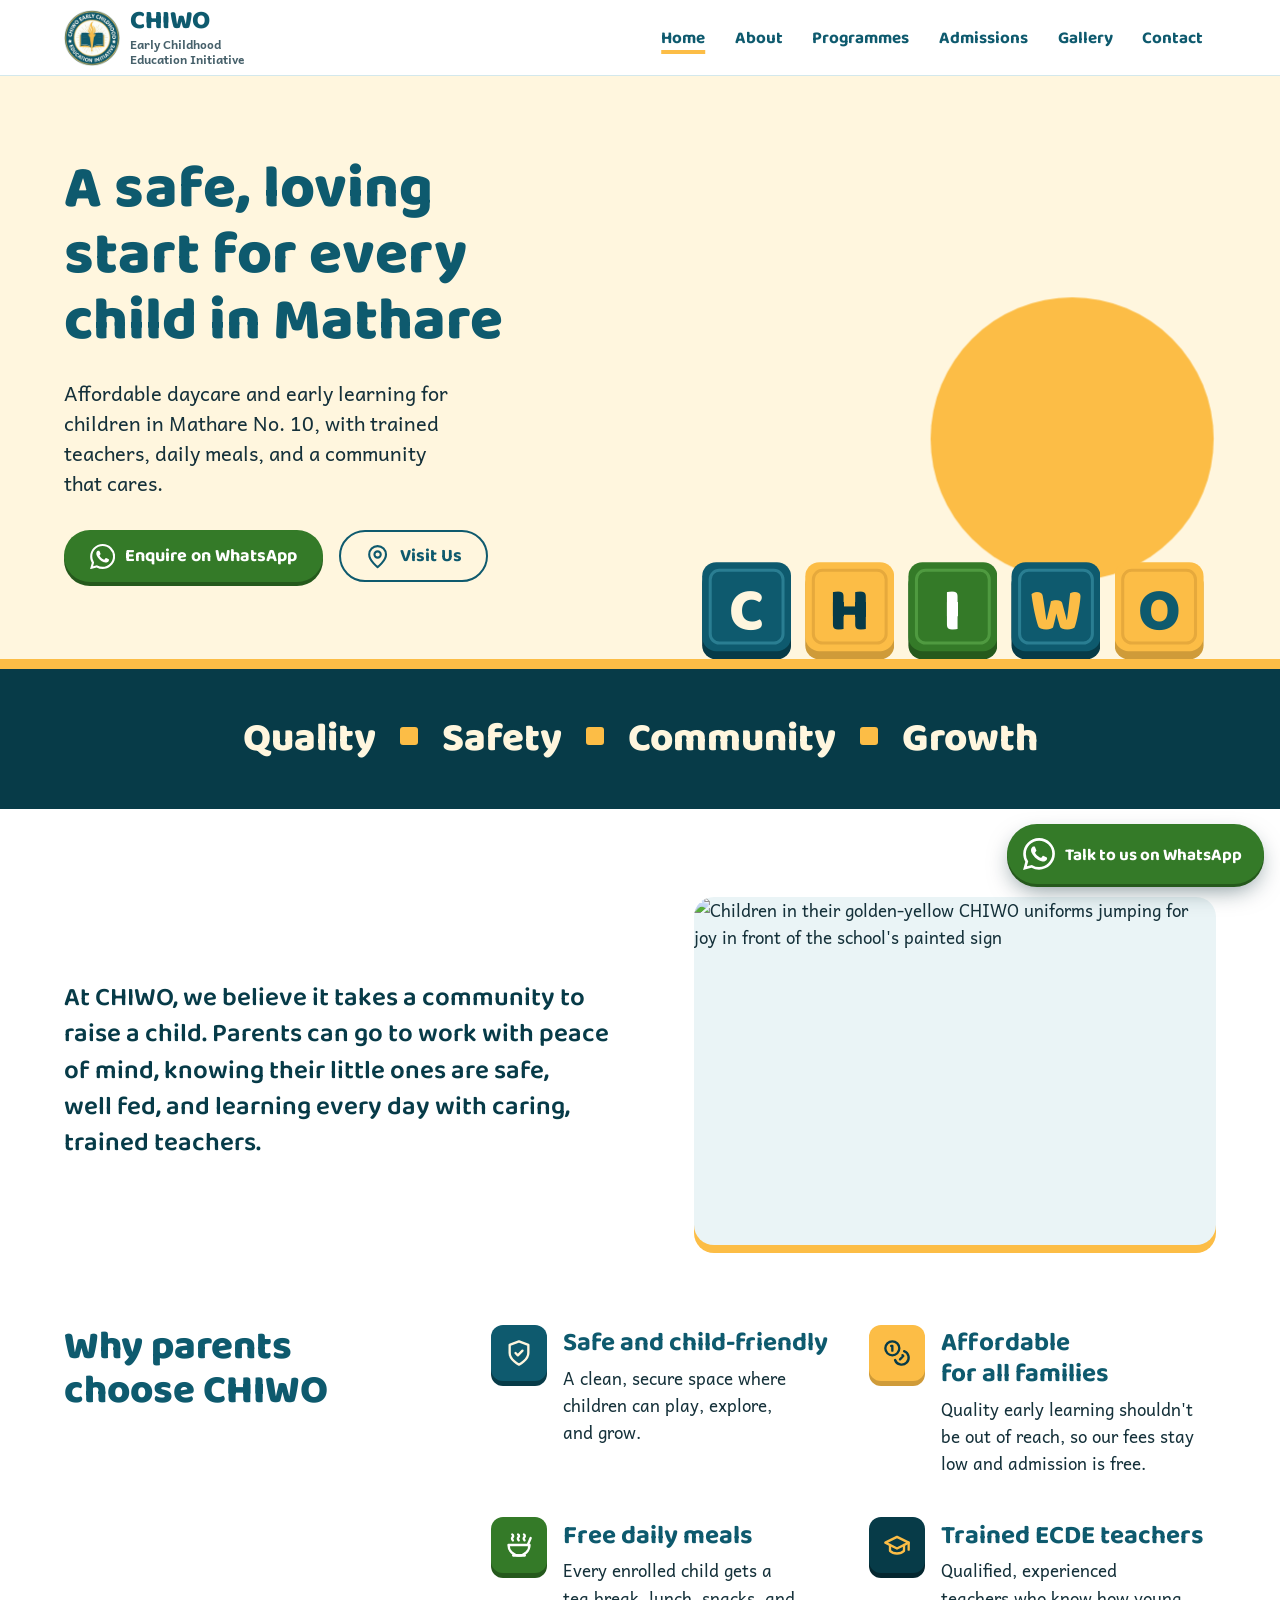
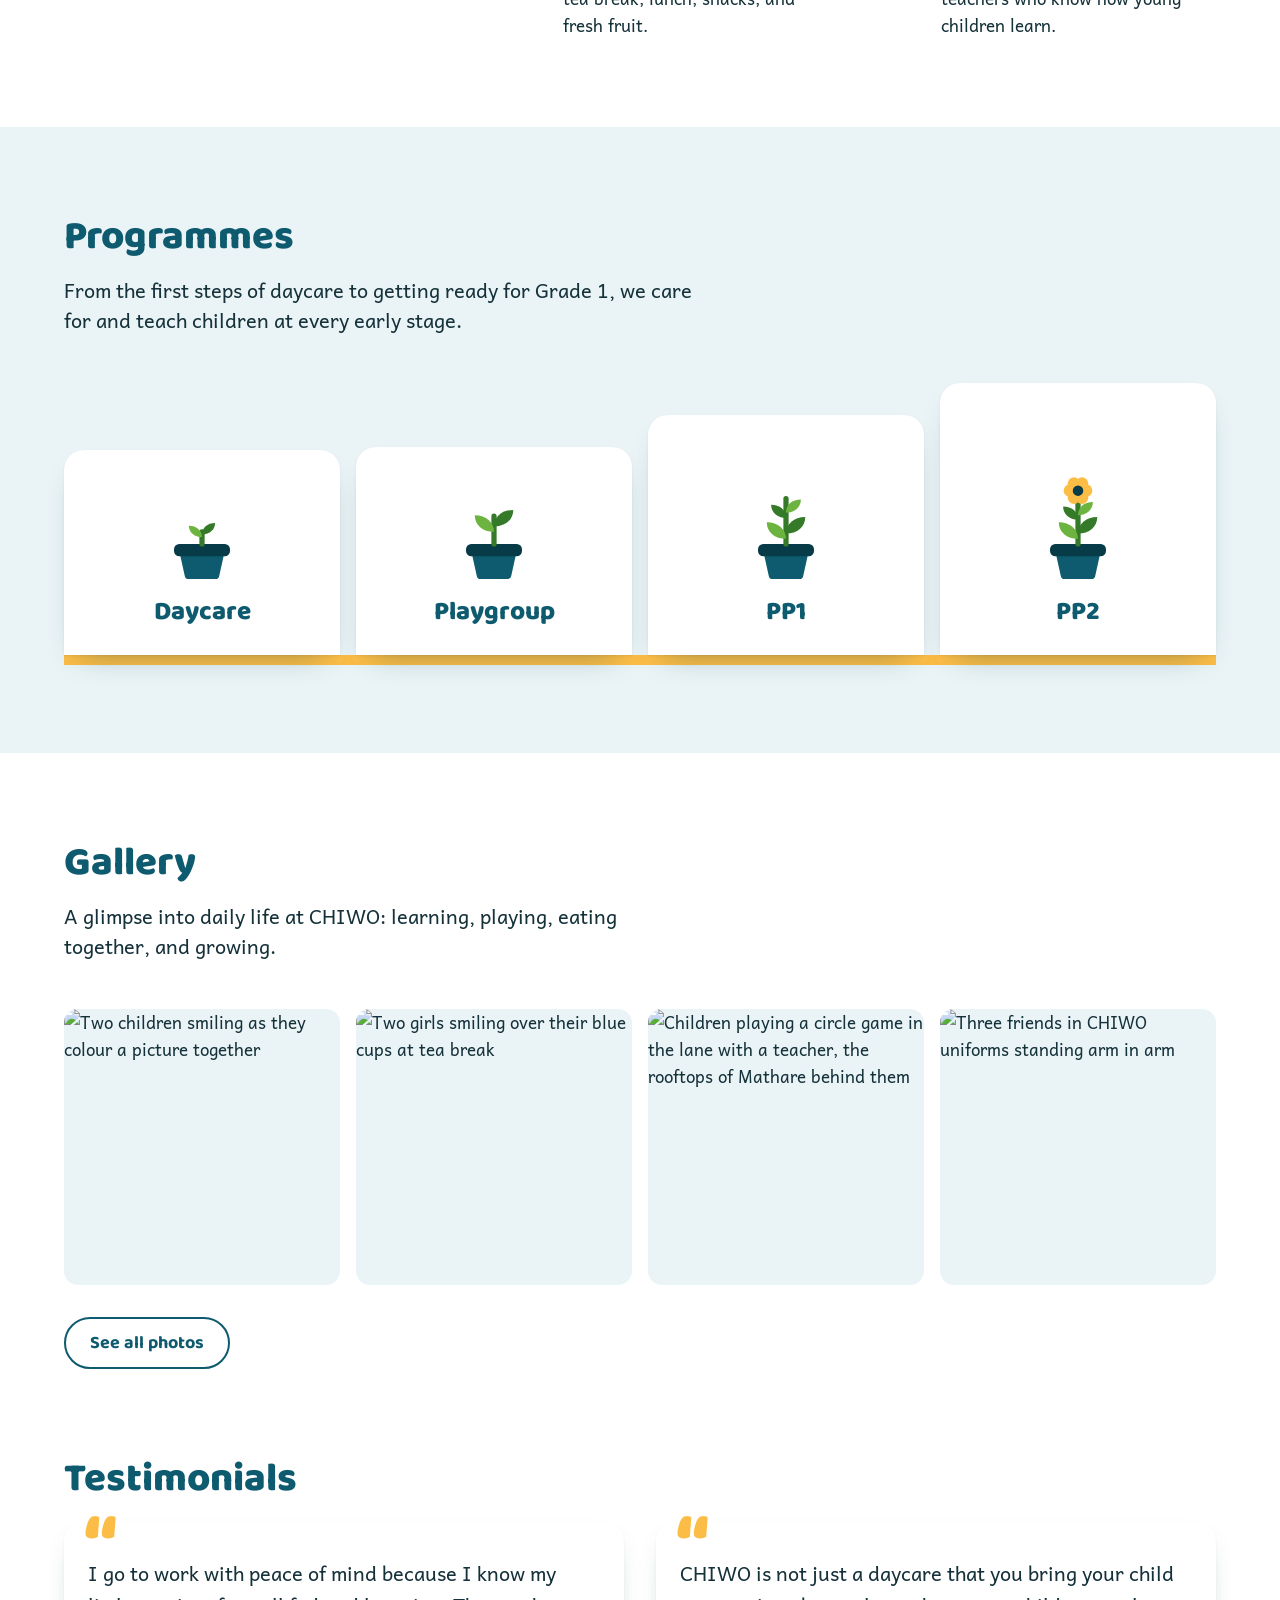
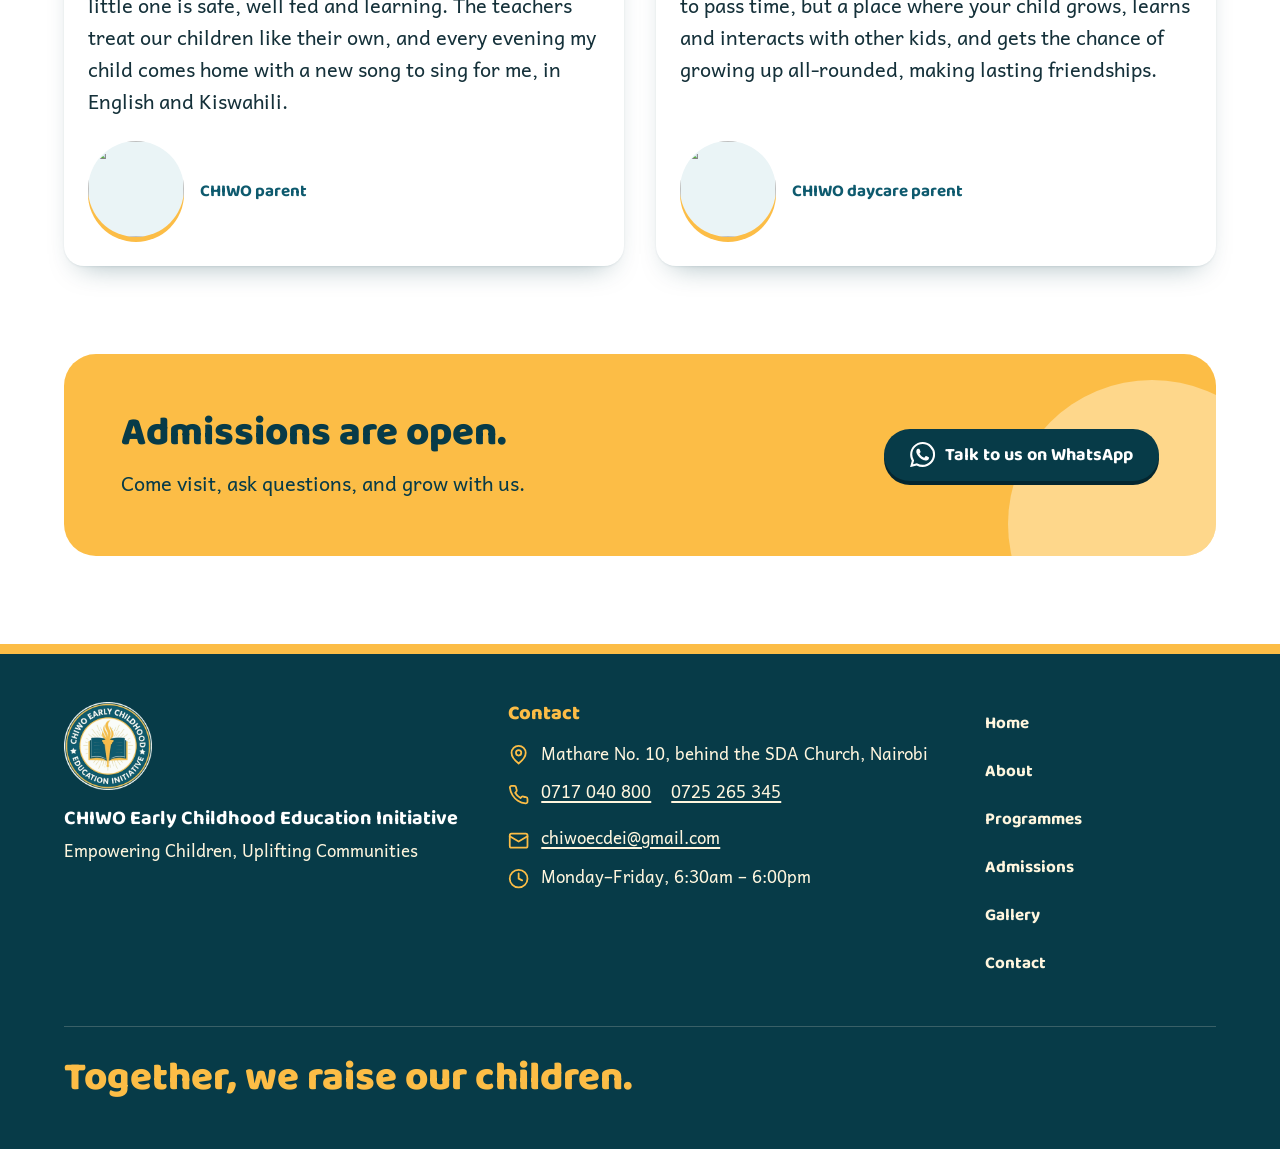
==== index.html @ b4334dce "Chiwo website Co-Authored-By: Claude Opus 5.5 <noreply@anthropic.com>" ====
<!doctype html>
<html lang="en" class="no-js">
<head>
  <meta charset="utf-8">
  <meta name="viewport" content="width=device-width, initial-scale=1">
  <title>CHIWO Early Childhood Education Initiative | Mathare No. 10, Nairobi</title>
  <meta name="description" content="Affordable daycare and early learning for children in Mathare No. 10, with trained teachers, daily meals, and a community that cares.">
  <link rel="canonical" href="https://example.com/">
  <meta property="og:type" content="website">
  <meta property="og:site_name" content="CHIWO Early Childhood Education Initiative">
  <meta property="og:title" content="CHIWO Early Childhood Education Initiative | Mathare No. 10, Nairobi">
  <meta property="og:description" content="Affordable daycare and early learning for children in Mathare No. 10, with trained teachers, daily meals, and a community that cares.">
  <meta property="og:url" content="https://example.com/">
  <meta property="og:image" content="https://example.com/assets/brand/og-image.jpg">
  <meta property="og:image:width" content="1200">
  <meta property="og:image:height" content="630">
  <meta property="og:image:alt" content="CHIWO pupils in their golden-yellow uniforms in front of the school's sign in Mathare No. 10, Nairobi">
  <meta property="og:locale" content="en_KE">
  <meta name="twitter:card" content="summary_large_image">
  <meta name="twitter:title" content="CHIWO Early Childhood Education Initiative | Mathare No. 10, Nairobi">
  <meta name="twitter:description" content="Affordable daycare and early learning for children in Mathare No. 10, with trained teachers, daily meals, and a community that cares.">
  <meta name="twitter:image" content="https://example.com/assets/brand/og-image.jpg">
  <meta name="twitter:image:alt" content="CHIWO pupils in their golden-yellow uniforms in front of the school's sign in Mathare No. 10, Nairobi">
  <meta name="theme-color" content="#0e5a6e">
  <meta name="color-scheme" content="light">
  <link rel="icon" href="favicon.ico" sizes="any">
  <link rel="apple-touch-icon" href="assets/brand/apple-touch-icon.png">
  <link rel="manifest" href="site.webmanifest">
  <link rel="preconnect" href="https://fonts.googleapis.com">
  <link rel="preconnect" href="https://fonts.gstatic.com" crossorigin>
  <link rel="stylesheet" href="https://fonts.googleapis.com/css2?family=Andika:wght@400;700&amp;family=Baloo+2:wght@600..800&amp;display=swap">
  <link rel="stylesheet" href="css/styles.css">
  <script>document.documentElement.classList.replace('no-js', 'js');</script>
  <script src="js/main.js" defer></script>
  <script type="application/ld+json">
{
  "@context": "https://schema.org",
  "@type": [
    "Preschool",
    "ChildCare"
  ],
  "name": "CHIWO Early Childhood Education Initiative",
  "alternateName": "CHIWO",
  "slogan": "Empowering Children, Uplifting Communities",
  "description": "Affordable daycare and early learning for children in Mathare No. 10, with trained teachers, daily meals, and a community that cares.",
  "url": "https://example.com/",
  "logo": "https://example.com/assets/brand/logo.png",
  "image": "https://example.com/assets/brand/og-image.jpg",
  "email": "chiwoecdei@gmail.com",
  "telephone": [
    "+254717040800",
    "+254725265345"
  ],
  "address": {
    "@type": "PostalAddress",
    "streetAddress": "Mathare No. 10, behind the SDA Church",
    "addressLocality": "Nairobi",
    "addressCountry": "KE"
  },
  "geo": {
    "@type": "GeoCoordinates",
    "latitude": -1.263766,
    "longitude": 36.860561
  },
  "hasMap": "https://maps.app.goo.gl/jLDbRua5VWnFhCwP6",
  "openingHours": "Mo-Fr 06:30-18:00"
}
  </script>
</head>
<body>
  <a class="skip-link" href="#main">Skip to content</a>
  <svg class="sprite" xmlns="http://www.w3.org/2000/svg" aria-hidden="true" focusable="false">
  <symbol id="i-menu" viewBox="0 0 24 24"><path d="M4 7h16M4 12h16M4 17h16"/></symbol>
  <symbol id="i-close" viewBox="0 0 24 24"><path d="M18 6 6 18M6 6l12 12"/></symbol>
  <symbol id="i-whatsapp" viewBox="0 0 24 24"><path fill="currentColor" stroke="none" d="M17.472 14.382c-.297-.149-1.758-.867-2.03-.967-.273-.099-.471-.148-.67.15-.197.297-.767.966-.94 1.164-.173.199-.347.223-.644.075-.297-.15-1.255-.463-2.39-1.475-.883-.788-1.48-1.761-1.653-2.059-.173-.297-.018-.458.13-.606.134-.133.298-.347.446-.52.149-.174.198-.298.298-.497.099-.198.05-.371-.025-.52-.075-.149-.669-1.612-.916-2.207-.242-.579-.487-.5-.669-.51-.173-.008-.371-.01-.57-.01-.198 0-.52.074-.792.372-.272.297-1.04 1.016-1.04 2.479 0 1.462 1.065 2.875 1.213 3.074.149.198 2.096 3.2 5.077 4.487.709.306 1.262.489 1.694.625.712.227 1.36.195 1.871.118.571-.085 1.758-.719 2.006-1.413.248-.694.248-1.289.173-1.413-.074-.124-.272-.198-.57-.347m-5.421 7.403h-.004a9.87 9.87 0 0 1-5.031-1.378l-.361-.214-3.741.982.998-3.648-.235-.374a9.86 9.86 0 0 1-1.51-5.26c.001-5.45 4.436-9.884 9.888-9.884 2.64 0 5.122 1.03 6.988 2.898a9.825 9.825 0 0 1 2.893 6.994c-.003 5.45-4.437 9.884-9.885 9.884m8.413-18.297A11.815 11.815 0 0 0 12.05 0C5.495 0 .16 5.335.157 11.892c0 2.096.547 4.142 1.588 5.945L.057 24l6.305-1.654a11.882 11.882 0 0 0 5.683 1.448h.005c6.554 0 11.89-5.335 11.893-11.893a11.821 11.821 0 0 0-3.48-8.413Z"/></symbol>
  <symbol id="i-phone" viewBox="0 0 24 24"><path d="M22 16.92v3a2 2 0 0 1-2.18 2 19.79 19.79 0 0 1-8.63-3.07 19.5 19.5 0 0 1-6-6 19.79 19.79 0 0 1-3.07-8.67A2 2 0 0 1 4.11 2h3a2 2 0 0 1 2 1.72 12.84 12.84 0 0 0 .7 2.81 2 2 0 0 1-.45 2.11L8.09 9.91a16 16 0 0 0 6 6l1.27-1.27a2 2 0 0 1 2.11-.45 12.84 12.84 0 0 0 2.81.7A2 2 0 0 1 22 16.92Z"/></symbol>
  <symbol id="i-mail" viewBox="0 0 24 24"><rect x="2" y="4" width="20" height="16" rx="2"/><path d="m22 7-10 6L2 7"/></symbol>
  <symbol id="i-pin" viewBox="0 0 24 24"><path d="M20 10c0 6-8 12-8 12s-8-6-8-12a8 8 0 0 1 16 0Z"/><circle cx="12" cy="10" r="3"/></symbol>
  <symbol id="i-clock" viewBox="0 0 24 24"><circle cx="12" cy="12" r="10"/><path d="M12 6v6l4 2"/></symbol>
  <symbol id="i-chevron-left" viewBox="0 0 24 24"><path d="m15 18-6-6 6-6"/></symbol>
  <symbol id="i-chevron-right" viewBox="0 0 24 24"><path d="m9 18 6-6-6-6"/></symbol>
  <symbol id="i-shield" viewBox="0 0 24 24"><path d="M12 22s8-4 8-10V5l-8-3-8 3v7c0 6 8 10 8 10Z"/><path d="m9 12 2 2 4-4"/></symbol>
  <symbol id="i-coins" viewBox="0 0 24 24"><circle cx="8" cy="8" r="6"/><path d="M18.09 10.37A6 6 0 1 1 10.34 18"/><path d="M7 6h1v4"/><path d="m16.71 13.88.7.71-2.82 2.82"/></symbol>
  <symbol id="i-soup" viewBox="0 0 24 24"><path d="M12 21a9 9 0 0 0 9-9H3a9 9 0 0 0 9 9Z"/><path d="M7 21h10"/><path d="M19.5 12 22 6"/><path d="M16.25 3c.27.1.8.53.75 1.36-.06.83-.93 1.2-1 2.02-.05.78.34 1.24.73 1.62"/><path d="M11.25 3c.27.1.8.53.74 1.36-.05.83-.93 1.2-.98 2.02-.06.78.33 1.24.72 1.62"/><path d="M6.25 3c.27.1.8.53.75 1.36-.06.83-.93 1.2-1 2.02-.05.78.34 1.24.74 1.62"/></symbol>
  <symbol id="i-cap" viewBox="0 0 24 24"><path d="M22 10 12 5 2 10l10 5 10-5Z"/><path d="M6 12v5c3 3 9 3 12 0v-5"/><path d="M22 10v6"/></symbol>
  <symbol id="i-check" viewBox="0 0 24 24"><path d="M20 6 9 17l-5-5"/></symbol>
  <symbol id="i-directions" viewBox="0 0 24 24"><path d="m3 11 19-9-9 19-2-8-8-2Z"/></symbol>
  <symbol id="i-map" viewBox="0 0 24 24"><path d="m3 6 6-3 6 3 6-3v15l-6 3-6-3-6 3V6Z"/><path d="M9 3v15M15 6v15"/></symbol>
  <symbol id="i-play" viewBox="0 0 24 24"><path fill="currentColor" stroke="none" d="M8 5.14v13.72a1 1 0 0 0 1.5.86l11-6.86a1 1 0 0 0 0-1.72l-11-6.86A1 1 0 0 0 8 5.14Z"/></symbol>
  <symbol id="i-calendar" viewBox="0 0 24 24"><rect x="3" y="4" width="18" height="18" rx="2"/><path d="M16 2v4M8 2v4M3 10h18"/></symbol>
  <symbol id="i-file" viewBox="0 0 24 24"><path d="M14 2H6a2 2 0 0 0-2 2v16a2 2 0 0 0 2 2h12a2 2 0 0 0 2-2V8Z"/><path d="M14 2v6h6M16 13H8M16 17H8M10 9H8"/></symbol>
  <symbol id="g-pot" viewBox="0 0 64 64"><path fill="#0e5a6e" d="M19 44h26l-3.2 14.4a2 2 0 0 1-2 1.6H24.2a2 2 0 0 1-2-1.6Z"/><rect x="16" y="40" width="32" height="7" rx="3" fill="#073b48"/></symbol>
  <symbol id="g-1" viewBox="0 0 64 64"><use href="#g-pot"/><path d="M32 40v-7" stroke="#347a28" stroke-width="3" stroke-linecap="round" fill="none"/><path fill="#6db33f" d="M32 36c-4.5 0-7.5-2.8-7.5-6.5 4.5 0 7.5 2.8 7.5 6.5Z"/><path fill="#347a28" d="M32 34.5c4.5 0 7.5-2.8 7.5-6.5-4.5 0-7.5 2.8-7.5 6.5Z"/></symbol>
  <symbol id="g-2" viewBox="0 0 64 64"><use href="#g-pot"/><path d="M32 40V24" stroke="#347a28" stroke-width="3" stroke-linecap="round" fill="none"/><path fill="#6db33f" d="M32 33c-6.5 0-11-4-11-9.5 6.5 0 11 4 11 9.5Z"/><path fill="#347a28" d="M32 30c6.5 0 11-4 11-9.5-6.5 0-11 4-11 9.5Z"/></symbol>
  <symbol id="g-3" viewBox="0 0 64 64"><use href="#g-pot"/><path d="M32 40V14" stroke="#347a28" stroke-width="3" stroke-linecap="round" fill="none"/><path fill="#6db33f" d="M32 37c-6.5 0-11-4-11-9.5 6.5 0 11 4 11 9.5Z"/><path fill="#347a28" d="M32 34c6.5 0 11-4 11-9.5-6.5 0-11 4-11 9.5Z"/><path fill="#347a28" d="M32 25c-5 0-8.5-3-8.5-7.5 5 0 8.5 3 8.5 7.5Z"/><path fill="#6db33f" d="M32 22c5 0 8.5-3 8.5-7.5-5 0-8.5 3-8.5 7.5Z"/></symbol>
  <symbol id="g-4" viewBox="0 0 64 64"><use href="#g-pot"/><path d="M32 40V12" stroke="#347a28" stroke-width="3" stroke-linecap="round" fill="none"/><path fill="#6db33f" d="M32 37c-6.5 0-11-4-11-9.5 6.5 0 11 4 11 9.5Z"/><path fill="#347a28" d="M32 34c6.5 0 11-4 11-9.5-6.5 0-11 4-11 9.5Z"/><path fill="#347a28" d="M32 26c-5 0-8.5-3-8.5-7.5 5 0 8.5 3 8.5 7.5Z"/><path fill="#6db33f" d="M32 23.5c5 0 8.5-3 8.5-7.5-5 0-8.5 3-8.5 7.5Z"/><g fill="#fcbd46"><circle cx="36.6" cy="9.5" r="3.6"/><circle cx="34.3" cy="13.5" r="3.6"/><circle cx="29.7" cy="13.5" r="3.6"/><circle cx="27.4" cy="9.5" r="3.6"/><circle cx="29.7" cy="5.5" r="3.6"/><circle cx="34.3" cy="5.5" r="3.6"/></g><circle cx="32" cy="9.5" r="3" fill="#073b48"/></symbol>
</svg>

  <header class="site-header">
    <div class="container site-header__inner">
      <a class="brand" href="index.html">
        <img class="brand__logo" src="assets/brand/logo.png" width="56" height="56" alt="">
        <span>
          <span class="brand__name">CHIWO</span>
          <span class="brand__sub">Early Childhood Education Initiative</span>
        </span>
      </a>
      <button class="nav-toggle" type="button" aria-expanded="false" aria-controls="site-nav" data-menu-toggle>
        <svg class="icon nav-toggle__open" aria-hidden="true" focusable="false"><use href="#i-menu"></use></svg><svg class="icon nav-toggle__close" aria-hidden="true" focusable="false"><use href="#i-close"></use></svg>Menu
      </button>
      <nav class="site-nav" id="site-nav" aria-label="Main">
        <ul class="site-nav__list">
          <li><a class="site-nav__link" href="index.html" aria-current="page">Home</a></li>
          <li><a class="site-nav__link" href="about.html">About</a></li>
          <li><a class="site-nav__link" href="programmes.html">Programmes</a></li>
          <li><a class="site-nav__link" href="admissions.html">Admissions</a></li>
          <li><a class="site-nav__link" href="gallery.html">Gallery</a></li>
          <li><a class="site-nav__link" href="contact.html">Contact</a></li>
        </ul>
      </nav>
    </div>
  </header>

  <main id="main" tabindex="-1">
    <section class="hero" aria-labelledby="hero-title">
      <div class="container hero__inner">
        <div class="hero__text">
          <h1 id="hero-title">A safe, loving start for every child in Mathare</h1>
          <p class="hero__lead">Affordable daycare and early learning for children in Mathare No. 10, with trained teachers, daily meals, and a community that cares.</p>
          <div class="actions">
            <a class="btn btn--green" href="https://wa.me/254717040800?text=Hello%20CHIWO%2C%20I%27d%20like%20to%20ask%20about%20admission%20for%20my%20child." target="_blank" rel="noopener"><svg class="icon" aria-hidden="true" focusable="false"><use href="#i-whatsapp"></use></svg>Enquire on WhatsApp</a>
            <a class="btn btn--ghost" href="contact.html#visit"><svg class="icon" aria-hidden="true" focusable="false"><use href="#i-pin"></use></svg>Visit Us</a>
          </div>
        </div>
        <div class="hero__art">
          <svg viewBox="0 0 520 390" aria-hidden="true" focusable="false">
            <circle class="blocks__sun" cx="378" cy="172" r="140" fill="#fcbd46"/>
          <g transform="translate(12 294)"><g class="block block--1">
            <rect y="8" width="88" height="88" rx="14" fill="#073b48"/>
            <rect width="88" height="88" rx="14" fill="#0e5a6e"/>
            <rect x="8" y="8" width="72" height="72" rx="9" fill="none" stroke="#2a7e92" stroke-width="3"/>
            <text class="block__letter" x="44" y="66" text-anchor="middle" fill="#fff6de">C</text>
          </g></g>
          <g transform="translate(114 294)"><g class="block block--2">
            <rect y="8" width="88" height="88" rx="14" fill="#cf9b39"/>
            <rect width="88" height="88" rx="14" fill="#fcbd46"/>
            <rect x="8" y="8" width="72" height="72" rx="9" fill="none" stroke="#e6a93c" stroke-width="3"/>
            <text class="block__letter" x="44" y="66" text-anchor="middle" fill="#073b48">H</text>
          </g></g>
          <g transform="translate(216 294)"><g class="block block--3">
            <rect y="8" width="88" height="88" rx="14" fill="#25591c"/>
            <rect width="88" height="88" rx="14" fill="#347a28"/>
            <rect x="8" y="8" width="72" height="72" rx="9" fill="none" stroke="#4f9a40" stroke-width="3"/>
            <text class="block__letter" x="44" y="66" text-anchor="middle" fill="#ffffff">I</text>
          </g></g>
          <g transform="translate(318 294)"><g class="block block--4">
            <rect y="8" width="88" height="88" rx="14" fill="#073b48"/>
            <rect width="88" height="88" rx="14" fill="#0e5a6e"/>
            <rect x="8" y="8" width="72" height="72" rx="9" fill="none" stroke="#2a7e92" stroke-width="3"/>
            <text class="block__letter" x="44" y="66" text-anchor="middle" fill="#fcbd46">W</text>
          </g></g>
          <g transform="translate(420 294)"><g class="block block--5">
            <rect y="8" width="88" height="88" rx="14" fill="#cf9b39"/>
            <rect width="88" height="88" rx="14" fill="#fcbd46"/>
            <rect x="8" y="8" width="72" height="72" rx="9" fill="none" stroke="#e6a93c" stroke-width="3"/>
            <text class="block__letter" x="44" y="66" text-anchor="middle" fill="#0e5a6e">O</text>
          </g></g>
          </svg>
        </div>
      </div>
    </section>

    <div class="wall tagline">
      <div class="container">
        <ul class="tagline__list">
          <li>Quality</li>
          <li>Safety</li>
          <li>Community</li>
          <li>Growth</li>
        </ul>
      </div>
    </div>

    <section class="section" aria-labelledby="why-title">
      <div class="container">
        <div class="media-split intro">
          <p class="intro__text">At CHIWO, we believe it takes a community to raise a child. Parents can go to work with peace of mind, knowing their little ones are safe, well fed, and learning every day with caring, trained teachers.</p>
          <figure class="photo">
            <img src="assets/img/class-jumping-3823-1600.webp" srcset="assets/img/class-jumping-3823-600.webp 600w, assets/img/class-jumping-3823-1000.webp 1000w, assets/img/class-jumping-3823-1600.webp 1600w" sizes="(min-width: 60em) 34rem, calc(100vw - 2rem)" width="1600" height="1066" alt="Children in their golden-yellow CHIWO uniforms jumping for joy in front of the school&#x27;s painted sign" loading="lazy" decoding="async">
          </figure>
        </div>
        <div class="split">
          <h2 id="why-title">Why parents choose CHIWO</h2>
          <ul class="reasons">
          <li class="reason">
            <span class="icon-block" aria-hidden="true"><svg class="icon" aria-hidden="true" focusable="false"><use href="#i-shield"></use></svg></span>
            <div>
              <h3>Safe and child-friendly</h3>
              <p>A clean, secure space where children can play, explore, and grow.</p>
            </div>
          </li>
          <li class="reason">
            <span class="icon-block icon-block--gold" aria-hidden="true"><svg class="icon" aria-hidden="true" focusable="false"><use href="#i-coins"></use></svg></span>
            <div>
              <h3>Affordable for all families</h3>
              <p>Quality early learning shouldn't be out of reach, so our fees stay low and admission is free.</p>
            </div>
          </li>
          <li class="reason">
            <span class="icon-block icon-block--green" aria-hidden="true"><svg class="icon" aria-hidden="true" focusable="false"><use href="#i-soup"></use></svg></span>
            <div>
              <h3>Free daily meals</h3>
              <p>Every enrolled child gets a tea break, lunch, snacks, and fresh fruit.</p>
            </div>
          </li>
          <li class="reason">
            <span class="icon-block icon-block--deep" aria-hidden="true"><svg class="icon" aria-hidden="true" focusable="false"><use href="#i-cap"></use></svg></span>
            <div>
              <h3>Trained ECDE teachers</h3>
              <p>Qualified, experienced teachers who know how young children learn.</p>
            </div>
          </li>
          </ul>
        </div>
      </div>
    </section>

    <section class="section section--tint" aria-labelledby="programmes-title">
      <div class="container">
        <div class="section__head">
          <h2 id="programmes-title">Programmes</h2>
          <p class="lead">From the first steps of daycare to getting ready for Grade 1, we care for and teach children at every early stage.</p>
        </div>
        <ol class="growth">
          <li><a class="growth__step" href="programmes.html#daycare"><svg class="growth__icon" aria-hidden="true" focusable="false"><use href="#g-1"></use></svg>Daycare<svg class="icon growth__chev" aria-hidden="true" focusable="false"><use href="#i-chevron-right"></use></svg></a></li>
          <li><a class="growth__step" href="programmes.html#playgroup"><svg class="growth__icon" aria-hidden="true" focusable="false"><use href="#g-2"></use></svg>Playgroup<svg class="icon growth__chev" aria-hidden="true" focusable="false"><use href="#i-chevron-right"></use></svg></a></li>
          <li><a class="growth__step" href="programmes.html#pp1"><svg class="growth__icon" aria-hidden="true" focusable="false"><use href="#g-3"></use></svg>PP1<svg class="icon growth__chev" aria-hidden="true" focusable="false"><use href="#i-chevron-right"></use></svg></a></li>
          <li><a class="growth__step" href="programmes.html#pp2"><svg class="growth__icon" aria-hidden="true" focusable="false"><use href="#g-4"></use></svg>PP2<svg class="icon growth__chev" aria-hidden="true" focusable="false"><use href="#i-chevron-right"></use></svg></a></li>
        </ol>
      </div>
    </section>

    <section class="section" aria-labelledby="glimpse-title">
      <div class="container">
        <div class="section__head">
          <h2 id="glimpse-title">Gallery</h2>
          <p class="lead">A glimpse into daily life at CHIWO: learning, playing, eating together, and growing.</p>
        </div>
        <ul class="glimpse">
          <li><img src="assets/img/colouring-together-3704-1600.webp" srcset="assets/img/colouring-together-3704-600.webp 600w, assets/img/colouring-together-3704-1000.webp 1000w, assets/img/colouring-together-3704-1600.webp 1600w" sizes="(min-width: 48em) 17rem, 50vw" width="1600" height="1202" alt="Two children smiling as they colour a picture together" loading="lazy" decoding="async"></li>
          <li><img src="assets/img/tea-break-cups-3599-1600.webp" srcset="assets/img/tea-break-cups-3599-600.webp 600w, assets/img/tea-break-cups-3599-1000.webp 1000w, assets/img/tea-break-cups-3599-1600.webp 1600w" sizes="(min-width: 48em) 17rem, 50vw" width="1600" height="1140" alt="Two girls smiling over their blue cups at tea break" loading="lazy" decoding="async"></li>
          <li><img src="assets/img/circle-game-lane-3889-1600.webp" srcset="assets/img/circle-game-lane-3889-600.webp 600w, assets/img/circle-game-lane-3889-1000.webp 1000w, assets/img/circle-game-lane-3889-1600.webp 1600w" sizes="(min-width: 48em) 17rem, 50vw" width="1600" height="1144" alt="Children playing a circle game in the lane with a teacher, the rooftops of Mathare behind them" loading="lazy" decoding="async"></li>
          <li><img src="assets/img/friends-arm-in-arm-4378-1600.webp" srcset="assets/img/friends-arm-in-arm-4378-600.webp 600w, assets/img/friends-arm-in-arm-4378-1000.webp 1000w, assets/img/friends-arm-in-arm-4378-1600.webp 1600w" sizes="(min-width: 48em) 17rem, 50vw" width="1600" height="1178" alt="Three friends in CHIWO uniforms standing arm in arm" loading="lazy" decoding="async"></li>
        </ul>
        <div class="actions">
          <a class="btn btn--ghost" href="gallery.html">See all photos</a>
        </div>
      </div>
    </section>

    <section class="section section--flush-top" aria-labelledby="testimonials-title">
      <div class="container">
        <h2 id="testimonials-title">Testimonials</h2>
        <ul class="quotes">
          <li>
            <figure class="quote">
              <blockquote>
                <p>I go to work with peace of mind because I know my little one is safe, well fed and learning. The teachers treat our children like their own, and every evening my child comes home with a new song to sing for me, in English and Kiswahili.</p>
              </blockquote>
              <figcaption class="quote__by">
                <img class="quote__photo" src="assets/img/parent-kitenge-dress-320.webp" srcset="assets/img/parent-kitenge-dress-160.webp 160w, assets/img/parent-kitenge-dress-320.webp 320w" sizes="6rem" width="320" height="320" alt="" loading="lazy" decoding="async">
                <span>CHIWO parent</span>
              </figcaption>
            </figure>
          </li>
          <li>
            <figure class="quote">
              <blockquote>
                <p>CHIWO is not just a daycare that you bring your child to pass time, but a place where your child grows, learns and interacts with other kids, and gets the chance of growing up all-rounded, making lasting friendships.</p>
              </blockquote>
              <figcaption class="quote__by">
                <img class="quote__photo" src="assets/img/parent-pink-top-320.webp" srcset="assets/img/parent-pink-top-160.webp 160w, assets/img/parent-pink-top-320.webp 320w" sizes="6rem" width="320" height="320" alt="" loading="lazy" decoding="async">
                <span>CHIWO daycare parent</span>
              </figcaption>
            </figure>
          </li>
        </ul>
      </div>
    </section>

    <section class="section section--flush-top" aria-labelledby="admissions-open-title">
      <div class="container">
        <div class="banner">
          <h2 id="admissions-open-title">Admissions are open.</h2>
          <p>Come visit, ask questions, and grow with us.</p>
          <a class="btn btn--teal" href="https://wa.me/254717040800?text=Hello%20CHIWO%2C%20I%27d%20like%20to%20ask%20about%20admission%20for%20my%20child." target="_blank" rel="noopener"><svg class="icon" aria-hidden="true" focusable="false"><use href="#i-whatsapp"></use></svg>Talk to us on WhatsApp</a>
        </div>
      </div>
    </section>
  </main>

  <footer class="site-footer wall">
    <div class="container">
      <div class="footer__grid">
        <div>
          <img class="footer__logo" src="assets/brand/logo.png" width="88" height="88" alt="" loading="lazy">
          <p class="footer__name">CHIWO Early Childhood Education Initiative</p>
          <p class="footer__motto">Empowering Children, Uplifting Communities</p>
        </div>
        <div>
          <h2 class="footer__title">Contact</h2>
          <ul class="footer__contact">
            <li><svg class="icon" aria-hidden="true" focusable="false"><use href="#i-pin"></use></svg><span><span class="visually-hidden">Location: </span>Mathare No. 10, behind the SDA Church, Nairobi</span></li>
            <li><svg class="icon" aria-hidden="true" focusable="false"><use href="#i-phone"></use></svg><span class="visually-hidden">Phone / WhatsApp: </span><ul class="footer__phones"><li><a href="tel:+254717040800">0717 040 800</a></li><li><a href="tel:+254725265345">0725 265 345</a></li></ul></li>
            <li><svg class="icon" aria-hidden="true" focusable="false"><use href="#i-mail"></use></svg><span class="visually-hidden">Email: </span><a href="mailto:chiwoecdei@gmail.com">chiwoecdei@gmail.com</a></li>
            <li><svg class="icon" aria-hidden="true" focusable="false"><use href="#i-clock"></use></svg><span><span class="visually-hidden">Hours: </span>Monday–Friday, 6:30am – 6:00pm</span></li>
          </ul>
        </div>
        <nav aria-label="Footer">
          <ul class="footer__links">
            <li><a class="footer__link" href="index.html">Home</a></li>
            <li><a class="footer__link" href="about.html">About</a></li>
            <li><a class="footer__link" href="programmes.html">Programmes</a></li>
            <li><a class="footer__link" href="admissions.html">Admissions</a></li>
            <li><a class="footer__link" href="gallery.html">Gallery</a></li>
            <li><a class="footer__link" href="contact.html">Contact</a></li>
          </ul>
        </nav>
      </div>
      <p class="footer__signoff">Together, we raise our children.</p>
    </div>
  </footer>

  <a class="wa-fab" href="https://wa.me/254717040800?text=Hello%20CHIWO%2C%20I%27d%20like%20to%20ask%20about%20admission%20for%20my%20child." target="_blank" rel="noopener">
    <svg class="icon" aria-hidden="true" focusable="false"><use href="#i-whatsapp"></use></svg><span class="wa-fab__text">Talk to us on WhatsApp</span>
  </a>
</body>
</html>
---- css/styles.css ----
/* ==========================================================================
   CHIWO Early Childhood Education Initiative — shared styles
   Mobile first. Brand colours, fonts and spacing are set once in :root.

   Look and feel: a painted Kenyan classroom wall. Cream upper wall, deep teal
   lower wall and a gold stripe between them (.wall), with alphabet blocks as
   the recurring shape (.icon-block, buttons, the hero blocks).
   ========================================================================== */

/* ---------- 1. Tokens ---------- */

:root {
  /* Brand (teal and gold sampled from the CHIWO logo) */
  --teal: #0e5a6e;
  --teal-deep: #073b48;
  --teal-night: #04262f;
  --teal-50: #eaf4f6;
  --teal-100: #d3e8ec;
  --teal-frame: #2a7e92;
  --gold: #fcbd46;
  --gold-bright: #ffcf6e;
  --gold-edge: #cf9b39;
  --cream: #fff6de;
  --green: #347a28;
  --green-dark: #2b6621;
  --green-edge: #25591c;
  --green-50: #edf6e8;
  --leaf: #6db33f;
  --white: #ffffff;

  /* Text, lines and states */
  --ink: #15313a;
  --ink-soft: #46606a;
  --line: #d3e8ec;
  --field-line: #5e8792;
  --error: #b42318;
  --error-bg: #fdecea;

  /* Placeholder highlight: every <mark class="todo"> must be replaced before launch */
  --todo-bg: #ffe1ec;
  --todo-ink: #8a1541;
  --todo-line: #d6336c;

  /* Type */
  --font-display: "Baloo 2", "Trebuchet MS", "Segoe UI", system-ui, sans-serif;
  --font-body: "Andika", "Segoe UI", Roboto, "Helvetica Neue", Arial, sans-serif;
  --step--1: 0.9375rem;
  --step-0: 1.0625rem;
  --step-1: 1.25rem;
  --step-2: clamp(1.375rem, 1.2rem + 0.8vw, 1.625rem);
  --step-3: clamp(1.75rem, 1.35rem + 1.8vw, 2.5rem);
  --step-4: clamp(2.25rem, 1.5rem + 3.4vw, 3.75rem);
  --step-5: clamp(2.25rem, 1.2rem + 4.6vw, 4.5rem);

  /* Shape and space */
  --radius-block: 12px;
  --radius: 20px;
  --radius-lg: 32px;
  --shadow: 0 1px 2px rgb(7 59 72 / 0.08), 0 14px 30px -16px rgb(7 59 72 / 0.4);
  --stripe: 0.625rem;
  --gutter: 1rem;
  --max: 72rem;
  --section: clamp(3rem, 2rem + 5vw, 5.5rem);
}

@media (min-width: 48em) {
  :root { --gutter: 1.5rem; }
}

/* ---------- 2. Base ---------- */

*,
*::before,
*::after { box-sizing: border-box; }

html {
  -webkit-text-size-adjust: 100%;
  text-size-adjust: 100%;
  scroll-padding-top: 6rem;
}

body {
  margin: 0;
  background: var(--white);
  color: var(--ink);
  font-family: var(--font-body);
  font-size: var(--step-0);
  line-height: 1.6;
}

img, svg, video, iframe { display: block; max-width: 100%; }
img, video { height: auto; }

h1, h2, h3 {
  margin: 0 0 0.5em;
  font-family: var(--font-display);
  line-height: 1.1;
  color: var(--teal);
  text-wrap: balance;
}
h1 { font-size: var(--step-4); font-weight: 800; }
h2 { font-size: var(--step-3); font-weight: 800; }
h3 { font-size: var(--step-2); font-weight: 700; line-height: 1.2; }

p, ul, ol, dl, table, figure, blockquote { margin: 0 0 1em; }
p { text-wrap: pretty; }
:is(p, ul, ol, dl, table, figure, blockquote):last-child { margin-bottom: 0; }

a {
  color: var(--teal);
  text-decoration-thickness: 2px;
  text-underline-offset: 0.18em;
}
a:not([class]):hover { color: var(--green); }

button, input, select, textarea { font: inherit; color: inherit; }
button { cursor: pointer; }

:focus-visible { outline: 3px solid var(--teal); outline-offset: 3px; }
#main:focus { outline: none; }

/* Keep [hidden] hidden even on elements whose class sets a display value */
[hidden] { display: none !important; }

/* ---------- 3. Utilities ---------- */

.visually-hidden {
  position: absolute !important;
  width: 1px;
  height: 1px;
  margin: -1px;
  padding: 0;
  border: 0;
  overflow: hidden;
  clip: rect(0 0 0 0);
  clip-path: inset(50%);
  white-space: nowrap;
}

.skip-link {
  position: absolute;
  top: 0;
  left: 1rem;
  z-index: 100;
  padding: 0.75rem 1.25rem;
  border-radius: 0 0 12px 12px;
  background: var(--teal-deep);
  color: var(--white);
  font-weight: 700;
  transform: translateY(-120%);
}
.skip-link:focus { transform: none; color: var(--white); }

.sprite { position: absolute; width: 0; height: 0; overflow: hidden; }

.icon {
  width: 1.25em;
  height: 1.25em;
  flex: none;
  fill: none;
  stroke: currentColor;
  stroke-width: 2;
  stroke-linecap: round;
  stroke-linejoin: round;
}

mark.todo {
  padding: 0 0.2em;
  border-radius: 4px;
  background: var(--todo-bg);
  color: var(--todo-ink);
  outline: 2px dashed var(--todo-line);
  outline-offset: 1px;
  -webkit-box-decoration-break: clone;
  box-decoration-break: clone;
}

.container {
  width: min(100% - 2 * var(--gutter), var(--max));
  margin-inline: auto;
}

.section { padding-block: var(--section); }
.section--cream { background: var(--cream); }
.section--tint { background: var(--teal-50); }
.section--flush-top { padding-top: 0; }

.section__head { max-width: 40rem; margin-bottom: clamp(2rem, 1.5rem + 2vw, 3rem); }
.section__head h2 { margin-bottom: 0.4em; }

.lead { font-size: var(--step-1); line-height: 1.5; }

.actions {
  display: flex;
  flex-wrap: wrap;
  gap: 0.875rem 1rem;
  margin-top: 2rem;
}
.actions .btn { flex: 1 1 15rem; }
@media (min-width: 40em) {
  .actions .btn { flex: 0 0 auto; }
}

/* Two columns on wide screens: heading on the left, content on the right */
@media (min-width: 64em) {
  .split {
    display: grid;
    grid-template-columns: minmax(0, 1fr) minmax(0, 2fr);
    gap: 4rem;
    align-items: start;
  }
  .split > h2 { margin-bottom: 0; }
}

/* ---------- 4. Photos ---------- */

/* Text beside a photo on wide screens, photo under the text on phones */
.media-split { display: grid; gap: 2rem; }
@media (min-width: 60em) {
  .media-split {
    grid-template-columns: minmax(0, 1.1fr) minmax(0, 1fr);
    align-items: center;
    gap: 3.5rem;
  }
}

/* Photos sit on a gold ledge, like the blocks in the hero */
.photo { margin: 0; }
.photo img {
  width: 100%;
  border-radius: var(--radius);
  background: var(--teal-50);
  box-shadow: 0 8px 0 var(--gold);
}

/* ---------- 5. The painted wall ---------- */

.wall {
  background: var(--teal-deep);
  color: var(--cream);
  border-top: var(--stripe) solid var(--gold);
}
.wall h2,
.wall h3 { color: var(--gold); }
.wall a:not([class]) { color: var(--cream); }
.wall a:not([class]):hover { color: var(--gold); }
.wall :focus-visible { outline-color: var(--gold); }

/* ---------- 6. Buttons and blocks ---------- */

.btn {
  --edge: transparent;
  display: inline-flex;
  align-items: center;
  justify-content: center;
  gap: 0.6rem;
  min-height: 3.25rem;
  padding: 0.8rem 1.15rem 0.7rem;
  border: 2px solid transparent;
  border-radius: 999px;
  box-shadow: 0 4px 0 var(--edge);
  font-family: var(--font-display);
  font-size: 1.0625rem;
  font-weight: 700;
  line-height: 1.1;
  text-align: center;
  text-decoration: none;
  cursor: pointer;
  transition: transform 120ms ease, box-shadow 120ms ease, background-color 120ms ease;
}
@media (min-width: 40em) {
  .btn { padding-inline: 1.5rem; font-size: 1.125rem; }
}
.btn:hover { transform: translateY(-1px); box-shadow: 0 5px 0 var(--edge); }
.btn:active { transform: translateY(3px); box-shadow: 0 1px 0 var(--edge); }
.btn .icon { width: 1.4em; height: 1.4em; margin-top: -0.1em; }

.btn--green { --edge: var(--green-edge); background: var(--green); color: var(--white); }
.btn--green:hover { background: var(--green-dark); color: var(--white); }

.btn--gold { --edge: var(--gold-edge); background: var(--gold); color: var(--teal-deep); }
.btn--gold:hover { background: var(--gold-bright); color: var(--teal-deep); }

.btn--teal { --edge: var(--teal-night); background: var(--teal-deep); color: var(--white); }
.btn--teal:hover { background: var(--teal); color: var(--white); }

.btn--ghost { background: transparent; color: var(--teal); border-color: currentColor; box-shadow: none; }
.btn--ghost:hover { background: var(--teal-50); color: var(--teal); box-shadow: none; }
.btn--ghost:active { transform: translateY(1px); box-shadow: none; }

.btn:disabled { cursor: progress; opacity: 0.75; transform: none; }

/* An alphabet-block tile holding an icon, letter or number */
.icon-block {
  --block: var(--teal);
  --block-edge: var(--teal-deep);
  --block-ink: var(--cream);
  display: grid;
  place-items: center;
  flex: none;
  width: 3.5rem;
  height: 3.5rem;
  margin-bottom: 5px;
  border-radius: var(--radius-block);
  background: var(--block);
  color: var(--block-ink);
  box-shadow: 0 5px 0 var(--block-edge);
}
.icon-block .icon { width: 1.75rem; height: 1.75rem; }
.icon-block--gold { --block: var(--gold); --block-edge: var(--gold-edge); --block-ink: var(--teal-deep); }
.icon-block--green { --block: var(--green); --block-edge: var(--green-edge); --block-ink: var(--white); }
.icon-block--deep { --block: var(--teal-deep); --block-edge: var(--teal-night); --block-ink: var(--gold); }
.icon-block--sm { width: 2.5rem; height: 2.5rem; border-radius: 9px; box-shadow: 0 3px 0 var(--block-edge); margin-bottom: 3px; }
.icon-block--sm .icon { width: 1.3rem; height: 1.3rem; }
.icon-block--lg { width: 5rem; height: 5rem; border-radius: 16px; box-shadow: 0 7px 0 var(--block-edge); }
.icon-block--lg .icon { width: 2.6rem; height: 2.6rem; }
.icon-block__letter { font-family: var(--font-display); font-size: 2rem; font-weight: 800; line-height: 1; margin-top: 0.15em; }

/* ---------- 7. Header and navigation ---------- */

.site-header {
  position: sticky;
  top: 0;
  z-index: 50;
  background: var(--white);
  border-bottom: 1px solid var(--line);
}

.site-header__inner {
  display: flex;
  align-items: center;
  justify-content: space-between;
  gap: 0.75rem;
  min-height: 4.5rem;
}

.brand {
  display: inline-flex;
  align-items: center;
  gap: 0.625rem;
  padding-block: 0.5rem;
  color: var(--teal);
  text-decoration: none;
}
.brand__logo { width: 3.5rem; height: 3.5rem; object-fit: contain; flex: none; }
.brand__name {
  display: block;
  font-family: var(--font-display);
  font-size: 1.625rem;
  font-weight: 800;
  line-height: 1;
}
.brand__sub {
  display: block;
  max-width: 9rem;
  margin-top: 0.2rem;
  color: var(--ink-soft);
  font-size: 0.75rem;
  font-weight: 700;
  line-height: 1.25;
}

.nav-toggle {
  display: inline-flex;
  align-items: center;
  gap: 0.5rem;
  min-height: 3rem;
  padding: 0.5rem 1rem;
  border: 2px solid var(--teal-100);
  border-radius: 999px;
  background: var(--white);
  color: var(--teal);
  font-family: var(--font-display);
  font-size: 1.0625rem;
  font-weight: 700;
  line-height: 1;
}
.nav-toggle .icon { width: 1.4rem; height: 1.4rem; }

/* The smallest phones: keep the logo, name and menu button on one tidy row */
@media (max-width: 22.49em) {
  .brand__logo { width: 2.75rem; height: 2.75rem; }
  .nav-toggle { padding-inline: 0.75rem; }
}
.nav-toggle__close,
.nav-toggle[aria-expanded="true"] .nav-toggle__open { display: none; }
.nav-toggle[aria-expanded="true"] .nav-toggle__close { display: block; }
.no-js .nav-toggle { display: none; }

.site-nav__list { margin: 0; padding: 0; list-style: none; }
.site-nav__link {
  color: var(--teal);
  font-family: var(--font-display);
  font-weight: 700;
  text-decoration: none;
}

@media (max-width: 63.99em) {
  .js .site-nav {
    position: absolute;
    top: 100%;
    left: 0;
    right: 0;
    display: none;
    max-height: calc(100vh - 4.5rem);
    overflow-y: auto;
    padding: 0.25rem var(--gutter) 1rem;
    background: var(--white);
    border-bottom: var(--stripe) solid var(--gold);
    box-shadow: 0 24px 30px -24px rgb(7 59 72 / 0.5);
  }
  .js .site-header.is-open .site-nav { display: block; }

  .site-nav__link {
    display: flex;
    align-items: center;
    gap: 0.75rem;
    min-height: 3.5rem;
    border-bottom: 1px solid var(--line);
    font-size: 1.25rem;
  }
  .site-nav__list li:last-child .site-nav__link { border-bottom: 0; }
  .site-nav__link[aria-current="page"]::before {
    content: "";
    width: 0.75rem;
    height: 0.75rem;
    border-radius: 3px;
    background: var(--gold);
  }

  .no-js .site-header { position: static; }
  .no-js .site-header__inner { flex-wrap: wrap; }
  .no-js .site-nav { width: 100%; }
}

@media (min-width: 64em) {
  .nav-toggle { display: none; }
  .site-nav__list { display: flex; gap: 0.25rem; }
  .site-nav__link {
    display: inline-flex;
    align-items: center;
    min-height: 2.75rem;
    padding: 0.3rem 0.8rem 0.2rem;
    border-radius: 999px;
    font-size: 1.0625rem;
  }
  .site-nav__link:hover { background: var(--teal-50); }
  .site-nav__link[aria-current="page"] {
    text-decoration: underline;
    text-decoration-color: var(--gold);
    text-decoration-thickness: 4px;
    text-underline-offset: 0.4em;
  }
}

/* ---------- 8. Home: hero ---------- */

.hero { overflow: hidden; background: var(--cream); }

.hero__inner {
  display: grid;
  gap: 2.5rem;
  padding-top: clamp(2.5rem, 1.5rem + 5vw, 5rem);
}

.hero h1 { max-width: 15ch; margin-bottom: 0.4em; }

.hero__lead {
  max-width: 36ch;
  margin-bottom: 0;
  font-size: var(--step-1);
  line-height: 1.5;
}

/* On phones the blocks stop short of the floating WhatsApp button */
.hero__art { width: min(82%, 32rem); }
@media (min-width: 40em) {
  .hero__art { width: min(100%, 32rem); margin-inline: auto; }
}
.hero__art svg { width: 100%; height: auto; overflow: visible; }

.block__letter {
  font-family: var(--font-display);
  font-size: 60px;
  font-weight: 800;
}

@media (min-width: 60em) {
  .hero__inner {
    grid-template-columns: minmax(0, 1.1fr) minmax(0, 1fr);
    align-items: end;
    gap: 3rem;
  }
  .hero__text { align-self: center; padding-bottom: clamp(3rem, 6vw, 6rem); }
  .hero__art { width: 100%; }
}

/* ---------- 9. Home: tagline, intro, reasons, programmes, quotes, banner ---------- */

.tagline { padding-block: clamp(1.75rem, 1.2rem + 2.5vw, 2.75rem); }

.tagline__list {
  display: grid;
  grid-template-columns: repeat(2, minmax(0, 1fr));
  gap: 0.25rem 1rem;
  margin: 0;
  padding: 0;
  list-style: none;
  color: var(--cream);
  font-family: var(--font-display);
  font-size: var(--step-3);
  font-weight: 800;
  line-height: 1.3;
  text-align: center;
}

@media (min-width: 48em) {
  .tagline__list {
    display: flex;
    flex-wrap: wrap;
    align-items: center;
    justify-content: center;
    gap: 0 1.5rem;
  }
  .tagline__list li + li::before {
    content: "";
    display: inline-block;
    width: 0.45em;
    height: 0.45em;
    margin-right: 1.5rem;
    border-radius: 3px;
    background: var(--gold);
    vertical-align: 0.12em;
  }
}

.intro { margin-bottom: clamp(3rem, 2rem + 4vw, 5rem); }
.intro__text {
  max-width: 38ch;
  margin: 0;
  color: var(--teal-deep);
  font-family: var(--font-display);
  font-size: var(--step-2);
  font-weight: 600;
  line-height: 1.4;
}

.reasons {
  display: grid;
  gap: 2rem;
  margin: 0;
  padding: 0;
  list-style: none;
}
@media (min-width: 40em) {
  .reasons { grid-template-columns: repeat(2, minmax(0, 1fr)); gap: 2.5rem 2rem; }
}

.reason {
  display: grid;
  grid-template-columns: auto minmax(0, 1fr);
  gap: 0 1rem;
  align-items: start;
}
.reason h3 { margin: 0.2rem 0 0.35rem; }
.reason p { margin: 0; }

.growth {
  display: grid;
  gap: 0.75rem;
  margin: 0;
  padding: 0;
  list-style: none;
}

.growth__step {
  display: flex;
  align-items: center;
  gap: 1rem;
  min-height: 4.75rem;
  padding: 0.75rem 1rem 0.75rem 0.75rem;
  border-radius: var(--radius);
  background: var(--white);
  box-shadow: var(--shadow);
  color: var(--teal);
  font-family: var(--font-display);
  font-size: var(--step-2);
  font-weight: 800;
  line-height: 1.1;
  text-decoration: none;
}
.growth__step:hover { color: var(--green); }
.growth__icon { width: 3.5rem; height: 3.5rem; flex: none; }
.growth__chev { width: 1.5rem; height: 1.5rem; margin-left: auto; }

/* Wide screens: the four programmes stand on a gold ledge as rising steps */
@media (min-width: 48em) {
  .growth {
    grid-template-columns: repeat(4, minmax(0, 1fr));
    align-items: end;
    gap: 1rem;
    border-bottom: var(--stripe) solid var(--gold);
  }
  .growth__step {
    flex-direction: column;
    justify-content: flex-end;
    gap: 0.75rem;
    padding: 1.5rem 0.75rem 1.75rem;
    border-radius: var(--radius) var(--radius) 0 0;
    text-align: center;
  }
  .growth li:nth-child(1) .growth__step { min-height: 11rem; }
  .growth li:nth-child(2) .growth__step { min-height: 13rem; }
  .growth li:nth-child(3) .growth__step { min-height: 15rem; }
  .growth li:nth-child(4) .growth__step { min-height: 17rem; }
  .growth__icon { width: 7rem; height: 7rem; }
  .growth__chev { display: none; }
}

.glimpse {
  display: grid;
  grid-template-columns: repeat(2, minmax(0, 1fr));
  gap: 0.75rem;
  margin: 0;
  padding: 0;
  list-style: none;
}
@media (min-width: 48em) {
  .glimpse { grid-template-columns: repeat(4, minmax(0, 1fr)); gap: 1rem; }
}
.glimpse img {
  width: 100%;
  aspect-ratio: 1;
  object-fit: cover;
  border-radius: 14px;
  background: var(--teal-50);
}

.quotes {
  display: grid;
  gap: 2.5rem 2rem;
  margin: 0;
  padding: 0;
  list-style: none;
}
@media (min-width: 56em) {
  .quotes { grid-template-columns: repeat(2, minmax(0, 1fr)); }
}

.quote {
  position: relative;
  display: flex;
  flex-direction: column;
  height: 100%;
  max-width: 46rem;
  margin: 0;
  padding: 2.25rem 1.5rem 1.5rem;
  border-radius: var(--radius);
  background: var(--white);
  box-shadow: var(--shadow);
  font-size: var(--step-1);
}
.quote::before {
  content: "\201C";
  position: absolute;
  top: -0.2em;
  left: 1.25rem;
  color: var(--gold);
  font-family: var(--font-display);
  font-size: 5rem;
  font-weight: 800;
  line-height: 1;
}
.quote blockquote { flex: 1 0 auto; margin: 0; }
/* The parent's photo sits on a gold ledge, like the photos and blocks elsewhere */
.quote__by {
  display: flex;
  align-items: center;
  gap: 1rem;
  margin-top: 1.5rem;
  color: var(--teal);
  font-family: var(--font-display);
  font-size: var(--step-0);
  font-weight: 700;
  line-height: 1.25;
}
.quote__photo {
  width: 6rem;
  height: 6rem;
  flex: none;
  margin-bottom: 5px;
  border-radius: 50%;
  background: var(--teal-50);
  box-shadow: 0 5px 0 var(--gold);
}

.banner {
  position: relative;
  overflow: hidden;
  padding: clamp(1.5rem, 0.75rem + 3.5vw, 3.75rem);
  border-radius: var(--radius-lg);
  background: var(--gold);
  color: var(--teal-deep);
}
.banner::after {
  content: "";
  position: absolute;
  right: -5rem;
  bottom: -7rem;
  width: 18rem;
  height: 18rem;
  border-radius: 50%;
  background: rgb(255 246 222 / 0.45);
}
.banner > * { position: relative; z-index: 1; }
.banner h2 { margin-bottom: 0.3em; color: var(--teal-deep); }
.banner p { max-width: 46ch; margin-bottom: 1.75rem; font-size: var(--step-1); }
.banner :focus-visible { outline-color: var(--teal-deep); }
@media (min-width: 48em) {
  .banner { display: grid; grid-template-columns: minmax(0, 1fr) auto; align-items: center; column-gap: 2.5rem; }
  .banner p { margin-bottom: 0; }
  .banner .btn { grid-column: 2; grid-row: 1 / span 2; }
}

/* ---------- 10. Inner pages ---------- */

.page-header {
  padding-block: clamp(2.5rem, 1.5rem + 4vw, 4.5rem);
  background: var(--cream);
}
.page-header h1 { max-width: 20ch; }
.page-header .lead { max-width: 60ch; margin-bottom: 0; }

.statement {
  max-width: 38ch;
  margin: 0;
  color: var(--teal-deep);
  font-family: var(--font-display);
  font-size: var(--step-2);
  font-weight: 600;
  line-height: 1.4;
}

/* About */
.motto {
  padding-block: var(--section);
  text-align: center;
}
.motto h2 {
  margin-bottom: 0.75rem;
  color: var(--cream);
  font-size: var(--step-1);
  font-weight: 700;
}
.motto__text {
  max-width: 18ch;
  margin: 0 auto;
  color: var(--gold);
  font-family: var(--font-display);
  font-size: var(--step-5);
  font-weight: 800;
  line-height: 1.05;
  text-wrap: balance;
}

/* The head teacher's letter, on exercise-book paper */
.letter {
  --rule: 2rem;
  max-width: 46rem;
  margin: 0;
  padding: var(--rule) 1.25rem var(--rule) 2.75rem;
  border-radius: var(--radius);
  background-color: var(--white);
  background-image:
    linear-gradient(90deg, transparent 1.9rem, var(--gold) 1.9rem, var(--gold) calc(1.9rem + 2px), transparent calc(1.9rem + 2px)),
    repeating-linear-gradient(to bottom, transparent 0 calc(var(--rule) - 1px), var(--teal-100) calc(var(--rule) - 1px) var(--rule));
  box-shadow: var(--shadow);
  font-size: 1.125rem;
  line-height: var(--rule);
}
.letter p { margin: 0 0 var(--rule); }
.letter p:last-child { margin-bottom: 0; }
.letter__sign { color: var(--teal); font-family: var(--font-display); font-size: var(--step-1); font-weight: 700; }
@media (min-width: 40em) {
  .letter { padding-right: 2.5rem; padding-left: 4rem; background-image:
    linear-gradient(90deg, transparent 2.9rem, var(--gold) 2.9rem, var(--gold) calc(2.9rem + 2px), transparent calc(2.9rem + 2px)),
    repeating-linear-gradient(to bottom, transparent 0 calc(var(--rule) - 1px), var(--teal-100) calc(var(--rule) - 1px) var(--rule)); }
}

/* Programmes */
.jump {
  display: flex;
  flex-wrap: wrap;
  gap: 0.5rem;
  margin: 1.75rem 0 0;
  padding: 0;
  list-style: none;
}
.jump a {
  display: inline-flex;
  align-items: center;
  min-height: 2.75rem;
  padding: 0.35rem 1.1rem 0.25rem;
  border: 2px solid var(--teal-100);
  border-radius: 999px;
  background: var(--white);
  color: var(--teal);
  font-family: var(--font-display);
  font-weight: 700;
  text-decoration: none;
}
.jump a:hover { border-color: var(--teal); }

.programmes { display: grid; gap: 1.25rem; }
@media (min-width: 48em) {
  .programmes { grid-template-columns: repeat(2, minmax(0, 1fr)); gap: 1.5rem; }
}

.programme {
  overflow: hidden;
  border: 2px solid var(--teal-100);
  border-radius: var(--radius);
  background: var(--white);
}
.programme__photo { width: 100%; aspect-ratio: 3 / 2; object-fit: cover; background: var(--teal-50); }
.programme__body { padding: 0 1.5rem 1.75rem; }
/* The growth stage (seedling to flower) sits on a block that overlaps the photo */
.programme__badge {
  position: relative;
  display: grid;
  place-items: center;
  width: 4.5rem;
  height: 4.5rem;
  margin: -2.25rem 0 0.75rem;
  border-radius: 16px;
  background: var(--white);
  box-shadow: 0 5px 0 var(--gold);
}
.programme__icon { width: 3.75rem; height: 3.75rem; }
.programme h2 { margin-bottom: 0.2em; }

.age {
  display: inline-block;
  margin-bottom: 1rem;
  padding: 0.15rem 0.8rem;
  border-radius: 14px;
  background: var(--green-50);
  color: var(--green);
  font-weight: 700;
}

.feeding {
  display: grid;
  gap: 1.5rem;
  padding: clamp(1.75rem, 1rem + 3vw, 3rem);
  border-radius: var(--radius-lg);
  background: var(--cream);
}
.feeding h2 { margin-bottom: 0.4em; }
.feeding p { max-width: 60ch; font-size: var(--step-1); }
.feeding .icon-block { margin-bottom: 1.25rem; }
@media (min-width: 48em) {
  .feeding { grid-template-columns: minmax(0, 1fr) minmax(0, 1fr); align-items: center; gap: 2.5rem; }
}

/* A typical day, chalked on a green board */
.board {
  max-width: 44rem;
  padding: clamp(1rem, 0.5rem + 2.5vw, 2rem);
  border: 0.625rem solid var(--teal-deep);
  border-radius: var(--radius);
  background: var(--green);
  color: var(--cream);
  box-shadow: var(--shadow);
}
.timetable {
  width: 100%;
  margin: 0;
  border-collapse: collapse;
  font-size: var(--step-1);
}
.timetable th,
.timetable td {
  padding: 0.7rem 0.5rem;
  border-bottom: 2px dashed rgb(255 246 222 / 0.35);
  text-align: left;
  vertical-align: top;
}
.timetable thead th { font-family: var(--font-display); font-weight: 700; }
.timetable tbody tr:last-child td { border-bottom: 0; }
.timetable td:first-child { width: 38%; }

/* Admissions */
.steps {
  display: grid;
  gap: 1.25rem;
  margin: 0;
  padding: 0;
  list-style: none;
  counter-reset: step;
}
.steps li {
  display: grid;
  grid-template-columns: auto minmax(0, 1fr);
  gap: 1rem;
  align-items: center;
  font-size: var(--step-1);
  line-height: 1.45;
  counter-increment: step;
}
.steps li::before {
  content: counter(step);
  display: grid;
  place-items: center;
  width: 3.25rem;
  height: 3.25rem;
  padding-top: 0.15em;
  border-radius: var(--radius-block);
  background: var(--teal);
  box-shadow: 0 5px 0 var(--teal-deep);
  color: var(--cream);
  font-family: var(--font-display);
  font-size: 1.75rem;
  font-weight: 800;
  line-height: 1;
}
.steps li:nth-child(2)::before { background: var(--gold); box-shadow: 0 5px 0 var(--gold-edge); color: var(--teal-deep); }
.steps li:nth-child(3)::before { background: var(--green); box-shadow: 0 5px 0 var(--green-edge); color: var(--white); }
.steps li:nth-child(4)::before { background: var(--teal-deep); box-shadow: 0 5px 0 var(--teal-night); color: var(--gold); }
@media (min-width: 64em) {
  .steps { grid-template-columns: repeat(4, minmax(0, 1fr)); gap: 2rem; }
  .steps li { grid-template-columns: minmax(0, 1fr); align-content: start; }
}

.info-grid { display: grid; gap: 1.25rem; }
@media (min-width: 60em) {
  .info-grid { grid-template-columns: minmax(0, 1fr) minmax(0, 1.25fr) minmax(0, 1fr); align-items: start; gap: 1.5rem; }
}

.card {
  padding: clamp(1.5rem, 1rem + 2vw, 2.25rem);
  border: 1px solid var(--line);
  border-radius: var(--radius);
  background: var(--white);
  box-shadow: var(--shadow);
}
.card h2 { font-size: var(--step-2); margin-bottom: 0.75rem; }
.card > .icon-block { margin-bottom: 1.25rem; }

.fees {
  width: 100%;
  border-collapse: separate;
  border-spacing: 0;
  border: 2px solid var(--teal-100);
  border-radius: 14px;
  font-size: var(--step-1);
}
.fees th,
.fees td { padding: 0.75rem 1rem; text-align: left; }
.fees thead th {
  background: var(--teal);
  color: var(--white);
  font-family: var(--font-display);
  font-weight: 700;
}
.fees thead th:first-child { border-top-left-radius: 12px; }
.fees thead th:last-child { border-top-right-radius: 12px; }
/* Hide the hairline seam where two header cells meet on a half pixel */
.fees thead th + th { box-shadow: -1px 0 0 var(--teal); }
.fees tbody tr + tr > * { border-top: 1px solid var(--teal-100); }
.fees tbody th { font-weight: 400; }
.fees td,
.fees thead th:last-child { text-align: right; }
.fees td { font-weight: 700; white-space: nowrap; }
/* Term dates sit in the narrowest card, so the dates may wrap */
.fees--dates { font-size: var(--step-0); }
.fees--dates th { white-space: nowrap; }
.fees--dates td { white-space: normal; }

.checklist { display: grid; gap: 0.6rem; margin: 0; padding: 0; list-style: none; }
.checklist li { display: flex; gap: 0.75rem; align-items: baseline; }
.checklist li::before {
  content: "";
  flex: none;
  width: 0.6em;
  height: 0.6em;
  border-radius: 3px;
  background: var(--gold);
}

.fees__extra { margin: 1.25rem 0 0.75rem; font-size: var(--step-1); }

.note {
  display: flex;
  gap: 0.6rem;
  align-items: flex-start;
  color: var(--green);
  font-weight: 700;
}
.note .icon { width: 1.4rem; height: 1.4rem; margin-top: 0.1rem; stroke-width: 3; }

/* ---------- 11. Gallery ---------- */

.filters {
  display: flex;
  flex-wrap: wrap;
  gap: 0.5rem;
  margin-bottom: 1.75rem;
}
.filter {
  min-height: 2.75rem;
  padding: 0.35rem 1.1rem 0.25rem;
  border: 2px solid var(--teal-100);
  border-radius: 999px;
  background: var(--white);
  color: var(--teal);
  font-family: var(--font-display);
  font-size: 1rem;
  font-weight: 700;
  line-height: 1.1;
}
.filter:hover { border-color: var(--teal); }
.filter[aria-pressed="true"] { border-color: var(--teal); background: var(--teal); color: var(--white); }
.no-js .filters { display: none; }

.gallery-grid {
  display: grid;
  grid-template-columns: repeat(2, minmax(0, 1fr));
  gap: 0.625rem;
  margin: 0;
  padding: 0;
  list-style: none;
}
@media (min-width: 40em) { .gallery-grid { grid-template-columns: repeat(3, minmax(0, 1fr)); gap: 0.875rem; } }
@media (min-width: 64em) { .gallery-grid { grid-template-columns: repeat(4, minmax(0, 1fr)); gap: 1rem; } }

.gallery-item {
  position: relative;
  display: block;
  width: 100%;
  aspect-ratio: 1;
  padding: 0;
  overflow: hidden;
  border: 0;
  border-radius: 14px;
  background: var(--teal-50);
  cursor: zoom-in;
}
.gallery-item img { width: 100%; height: 100%; object-fit: cover; }
.gallery-item__play {
  position: absolute;
  inset: 0;
  display: grid;
  place-items: center;
  width: 3.5rem;
  height: 3.5rem;
  margin: auto;
  border-radius: 50%;
  background: rgb(7 59 72 / 0.85);
  color: var(--white);
}
.gallery-item__play .icon { width: 1.5rem; height: 1.5rem; margin-left: 0.2rem; }

.gallery-more { display: flex; margin: 2rem auto 0; }

.gallery-status {
  display: grid;
  justify-items: center;
  gap: 1.25rem;
  padding: 2.5rem 1.5rem;
  border: 2px dashed var(--teal-100);
  border-radius: var(--radius);
  font-size: var(--step-1);
  text-align: center;
}
.gallery-status p { margin: 0; }
.no-js [data-gallery-status] { display: none; }

html.has-lightbox { overflow: hidden; }

.lightbox {
  width: 100%;
  max-width: none;
  height: 100%;
  max-height: none;
  margin: 0;
  padding: 0;
  border: 0;
  background: var(--teal-night);
  color: var(--white);
}
.lightbox[open] { display: grid; grid-template-rows: auto minmax(0, 1fr); }
.lightbox::backdrop { background: rgb(4 38 47 / 0.9); }
.lightbox :focus-visible { outline-color: var(--gold); }

.lightbox__bar {
  display: flex;
  align-items: center;
  justify-content: space-between;
  gap: 1rem;
  padding: 0.75rem var(--gutter);
}
.lightbox__count { margin: 0; font-family: var(--font-display); font-weight: 700; }

.lightbox__stage {
  position: relative;
  display: grid;
  place-items: center;
  min-height: 0;
  padding: 0 0.75rem 1rem;
  touch-action: pan-y pinch-zoom;
}
/* Fit the whole photo on screen, below the bar with the counter and close button */
.lightbox__stage img,
.lightbox__stage video {
  width: auto;
  height: auto;
  max-width: 100%;
  max-height: calc(100vh - 6rem);
  max-height: calc(100dvh - 6rem);
  border-radius: 10px;
  object-fit: contain;
}

.lightbox__btn {
  display: grid;
  place-items: center;
  width: 3rem;
  height: 3rem;
  padding: 0;
  border: 0;
  border-radius: 50%;
  background: rgb(255 255 255 / 0.14);
  color: var(--white);
}
.lightbox__btn:hover { background: rgb(255 255 255 / 0.26); }
.lightbox__btn .icon { width: 1.6rem; height: 1.6rem; }
.lightbox__nav { position: absolute; top: 50%; transform: translateY(-50%); }
.lightbox__nav--prev { left: 0.75rem; }
.lightbox__nav--next { right: 0.75rem; }

/* ---------- 12. Contact ---------- */

.contact-grid { display: grid; gap: 2.5rem; }
@media (min-width: 60em) {
  .contact-grid { grid-template-columns: minmax(0, 5fr) minmax(0, 7fr); align-items: start; gap: 3.5rem; }
}

.details { display: grid; gap: 1.5rem; margin: 0 0 2rem; }
.details__item {
  display: grid;
  grid-template-columns: auto minmax(0, 1fr);
  gap: 0.1rem 1rem;
}
.details__item .icon-block { grid-row: span 2; }
.details dt {
  color: var(--teal);
  font-family: var(--font-display);
  font-size: var(--step-1);
  font-weight: 700;
  line-height: 1.3;
}
.details dd { margin: 0; }

.phones { margin: 0; padding: 0; list-style: none; }
.phones a {
  display: inline-flex;
  align-items: center;
  min-height: 2.75rem;
  font-size: var(--step-1);
  font-weight: 700;
}

.field { display: grid; gap: 0.35rem; margin-bottom: 1.25rem; }
.field label { font-weight: 700; }
.field__optional { color: var(--ink-soft); font-weight: 400; }
.field input,
.field select,
.field textarea {
  width: 100%;
  min-height: 3rem;
  padding: 0.65rem 0.9rem;
  border: 2px solid var(--field-line);
  border-radius: 12px;
  background: var(--white);
  color: var(--ink);
  font-size: 1.0625rem;
  line-height: 1.4;
}
.field textarea { min-height: 8rem; resize: vertical; }
.field select {
  appearance: none;
  padding-right: 2.75rem;
  background-image: url("data:image/svg+xml,%3Csvg xmlns='http://www.w3.org/2000/svg' viewBox='0 0 24 24' fill='none' stroke='%230e5a6e' stroke-width='2.5' stroke-linecap='round' stroke-linejoin='round'%3E%3Cpath d='m6 9 6 6 6-6'/%3E%3C/svg%3E");
  background-repeat: no-repeat;
  background-position: right 0.85rem center;
  background-size: 1.25rem;
}
.field input:focus-visible,
.field select:focus-visible,
.field textarea:focus-visible { border-color: var(--teal); outline-offset: 1px; }
.field [aria-invalid="true"] { border-color: var(--error); }
.field__error {
  display: flex;
  gap: 0.4rem;
  align-items: center;
  margin: 0;
  color: var(--error);
  font-weight: 700;
}
.field__error::before {
  content: "!";
  display: grid;
  place-items: center;
  flex: none;
  width: 1.25rem;
  height: 1.25rem;
  border-radius: 50%;
  background: var(--error);
  color: var(--white);
  font-size: 0.85rem;
  line-height: 1;
}

/* Spam trap: hidden from people, filled in by bots */
.hp { position: absolute; left: -10000px; width: 1px; height: 1px; overflow: hidden; }

.form-alert {
  margin-top: 1.5rem;
  padding: 1.25rem;
  border: 2px solid var(--error);
  border-radius: 14px;
  background: var(--error-bg);
}
.form-alert p { margin-bottom: 1rem; font-weight: 700; }

.form-success:focus { outline: none; }
.form-success h2 { color: var(--green); }
.form-success p { font-size: var(--step-1); }

.visit { display: grid; gap: 2rem; }
@media (min-width: 60em) {
  .visit { grid-template-columns: minmax(0, 1fr) minmax(0, 1.5fr); align-items: center; gap: 3.5rem; }
}
.visit__address { display: flex; gap: 0.6rem; font-size: var(--step-1); }
.visit__address .icon { margin-top: 0.3rem; color: var(--green); }

.map {
  position: relative;
  aspect-ratio: 4 / 3;
  overflow: hidden;
  border: 2px solid var(--teal-100);
  border-radius: var(--radius);
  background-color: var(--white);
  background-image:
    linear-gradient(var(--teal-50) 2px, transparent 2px),
    linear-gradient(90deg, var(--teal-50) 2px, transparent 2px);
  background-size: 2.5rem 2.5rem;
}
.map__frame { width: 100%; height: 100%; border: 0; }
.map__placeholder {
  position: absolute;
  inset: 0;
  display: grid;
  place-content: center;
  justify-items: center;
  gap: 1rem;
  padding: 1.5rem;
  color: var(--teal);
  text-align: center;
}
.map__placeholder > .icon { width: 3rem; height: 3rem; }

/* ---------- 13. Footer and WhatsApp button ---------- */

.site-footer { padding-block: 3rem calc(7rem + env(safe-area-inset-bottom, 0px)); }
@media (min-width: 48em) {
  .site-footer { padding-bottom: 3rem; }
}

.footer__grid { display: grid; gap: 2.5rem; }
@media (min-width: 48em) {
  .footer__grid { grid-template-columns: minmax(0, 1fr) minmax(0, 1fr); }
}
@media (min-width: 64em) {
  .footer__grid { grid-template-columns: minmax(0, 1.2fr) minmax(0, 1.3fr) minmax(0, 0.7fr); gap: 3rem; }
}

.footer__logo { width: 5.5rem; height: 5.5rem; margin-bottom: 1rem; object-fit: contain; }
.footer__name {
  margin-bottom: 0.4rem;
  color: var(--white);
  font-family: var(--font-display);
  font-size: var(--step-1);
  font-weight: 700;
  line-height: 1.25;
}
.footer__motto { color: var(--cream); }
.footer__title { margin-bottom: 1rem; font-size: var(--step-1); }

.footer__contact { display: grid; gap: 0.75rem; margin: 0; padding: 0; list-style: none; }
.footer__contact > li { display: flex; gap: 0.75rem; align-items: flex-start; }
.footer__contact > li > .icon { margin-top: 0.3rem; color: var(--gold); }
/* Links keep a 44px tap height; negative margins line the first row up with its icon */
.footer__phones { display: flex; flex-wrap: wrap; gap: 0 1.25rem; margin: -0.6rem 0; padding: 0; list-style: none; }
.footer__phones a,
.footer__contact a { display: inline-flex; align-items: center; min-height: 2.75rem; }
.footer__contact > li > a { margin-block: -0.6rem; }

.footer__links { display: grid; gap: 0.25rem; margin: 0; padding: 0; list-style: none; }
.footer__link {
  display: inline-flex;
  align-items: center;
  min-height: 2.75rem;
  color: var(--cream);
  font-family: var(--font-display);
  font-size: 1.0625rem;
  font-weight: 700;
  text-decoration: none;
}
.footer__link:hover { color: var(--gold); text-decoration: underline; }

.footer__signoff {
  margin: 2.5rem 0 0;
  padding-top: 1.75rem;
  border-top: 1px solid rgb(255 246 222 / 0.2);
  color: var(--gold);
  font-family: var(--font-display);
  font-size: var(--step-3);
  font-weight: 800;
  line-height: 1.15;
}

.wa-fab {
  position: fixed;
  right: max(1rem, env(safe-area-inset-right, 0px));
  bottom: max(1rem, env(safe-area-inset-bottom, 0px));
  z-index: 60;
  display: inline-flex;
  align-items: center;
  justify-content: center;
  gap: 0.6rem;
  min-width: 3.75rem;
  min-height: 3.75rem;
  padding: 0.75rem;
  border-radius: 999px;
  background: var(--green);
  box-shadow: 0 3px 0 var(--green-edge), 0 10px 24px -6px rgb(4 38 47 / 0.55);
  color: var(--white);
  font-family: var(--font-display);
  font-size: 1.0625rem;
  font-weight: 700;
  line-height: 1;
  text-decoration: none;
}
.wa-fab .icon { width: 2rem; height: 2rem; }
.wa-fab:hover { background: var(--green-dark); color: var(--white); }
.wa-fab:focus-visible { outline: 3px solid var(--white); outline-offset: 0; box-shadow: 0 0 0 6px var(--teal-deep); }
.wa-fab__text {
  position: absolute;
  width: 1px;
  height: 1px;
  overflow: hidden;
  clip-path: inset(50%);
  white-space: nowrap;
}
@media (min-width: 48em) {
  .wa-fab { padding: 0.75rem 1.4rem 0.75rem 1rem; }
  .wa-fab__text { position: static; width: auto; height: auto; overflow: visible; clip-path: none; padding-top: 0.15em; }
}

/* ---------- 14. Motion ---------- */

@media (prefers-reduced-motion: no-preference) {
  html { scroll-behavior: smooth; }

  /* The one page-load moment: the CHIWO blocks drop onto the ledge */
  .hero__art .block { animation: block-drop 760ms both; }
  .hero__art .block--2 { animation-delay: 110ms; }
  .hero__art .block--3 { animation-delay: 220ms; }
  .hero__art .block--4 { animation-delay: 330ms; }
  .hero__art .block--5 { animation-delay: 440ms; }
  .hero__art .blocks__sun { animation: sun-rise 900ms ease-out both; }

  .gallery-item img { transition: transform 300ms ease; }
  .gallery-item:hover img { transform: scale(1.04); }
}

@media (prefers-reduced-motion: reduce) {
  .btn,
  .btn:hover,
  .btn:active { transition: none; transform: none; }
}

@keyframes block-drop {
  0% { transform: translateY(-190px); opacity: 0; animation-timing-function: cubic-bezier(0.5, 0, 1, 1); }
  15% { opacity: 1; }
  60% { transform: translateY(0); animation-timing-function: cubic-bezier(0, 0, 0.5, 1); }
  78% { transform: translateY(-14px); animation-timing-function: cubic-bezier(0.5, 0, 1, 1); }
  100% { transform: translateY(0); opacity: 1; }
}

@keyframes sun-rise {
  from { transform: translateY(40px); opacity: 0; }
  to { transform: none; opacity: 1; }
}

/* ---------- 15. Print (fees and admissions are often printed) ---------- */

@media print {
  .site-header,
  .nav-toggle,
  .wa-fab,
  .map,
  .filters,
  .actions,
  .skip-link { display: none !important; }
  body { font-size: 12pt; }
  .wall,
  .site-footer,
  .hero,
  .page-header,
  .section--cream,
  .section--tint { background: none; color: #000; border: 0; }
  .wall h2,
  .footer__signoff { color: #000; }
  .section { padding-block: 1.5rem; }
}
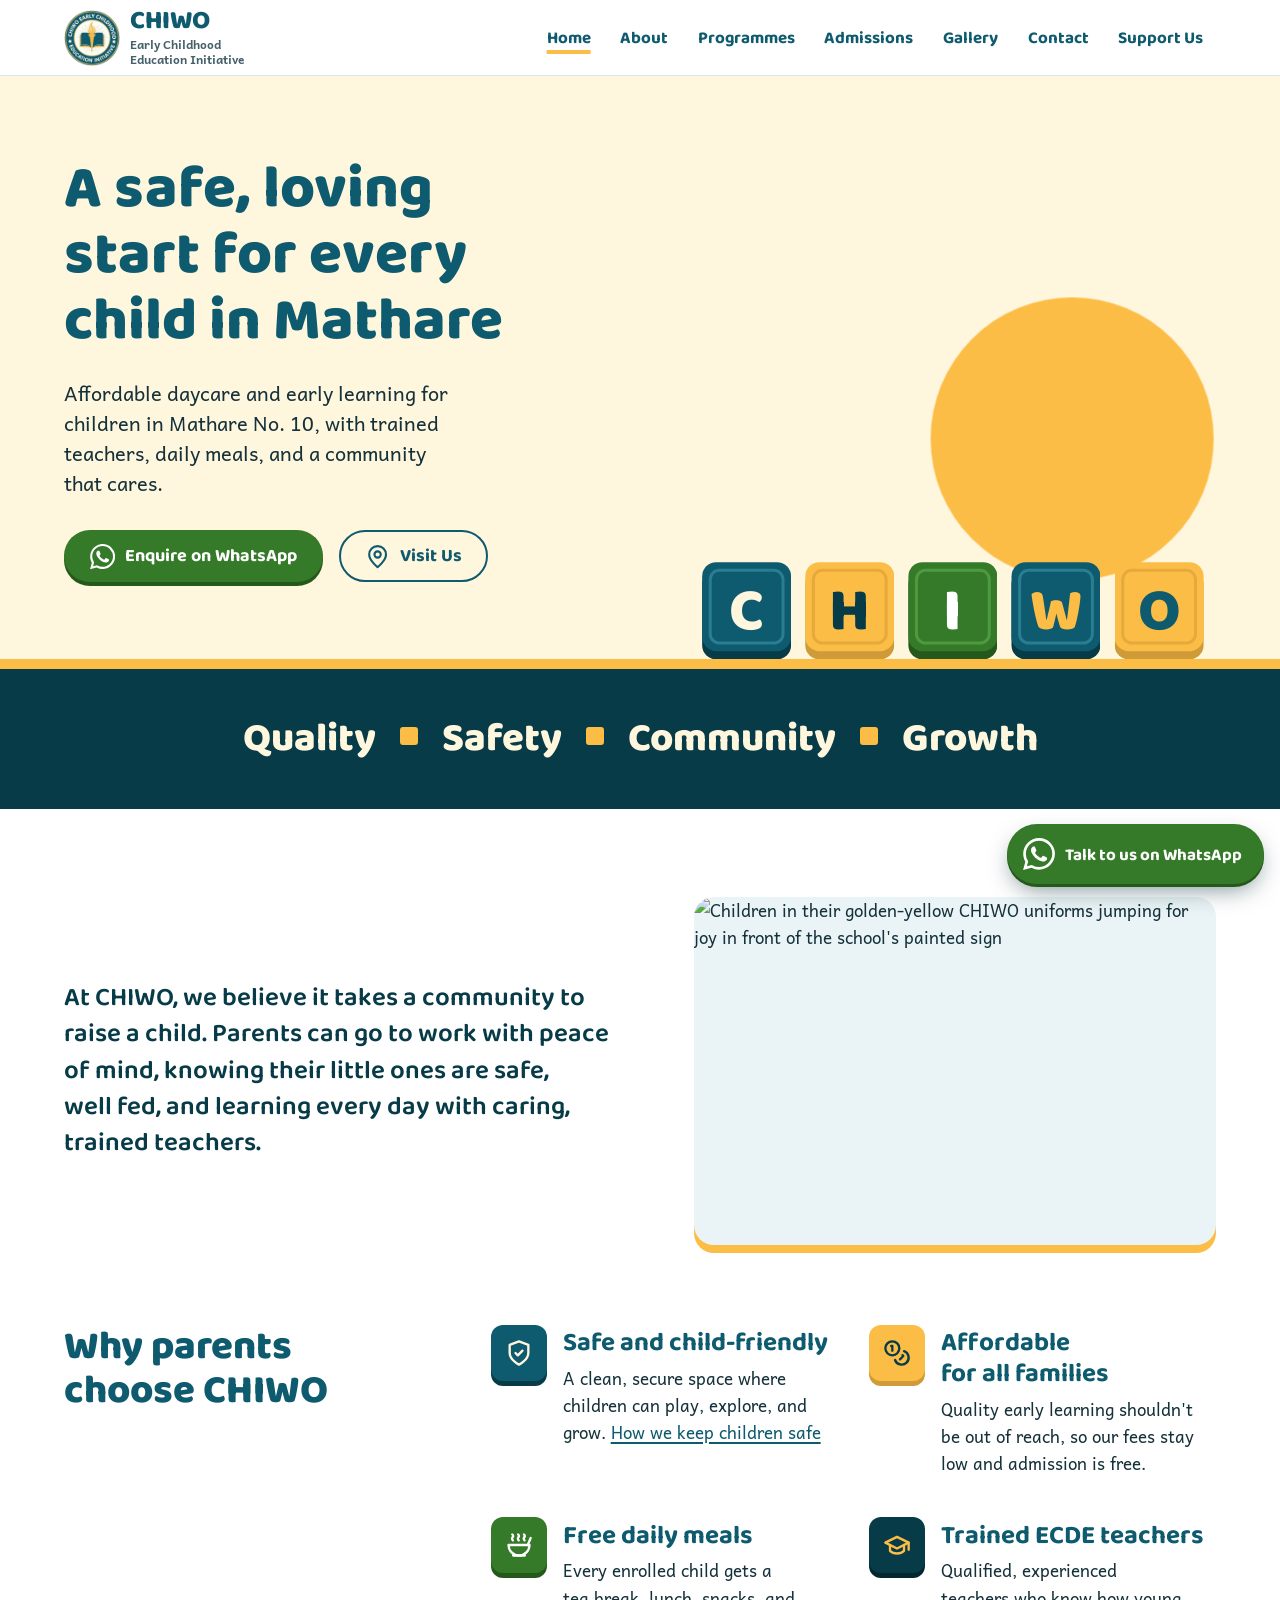
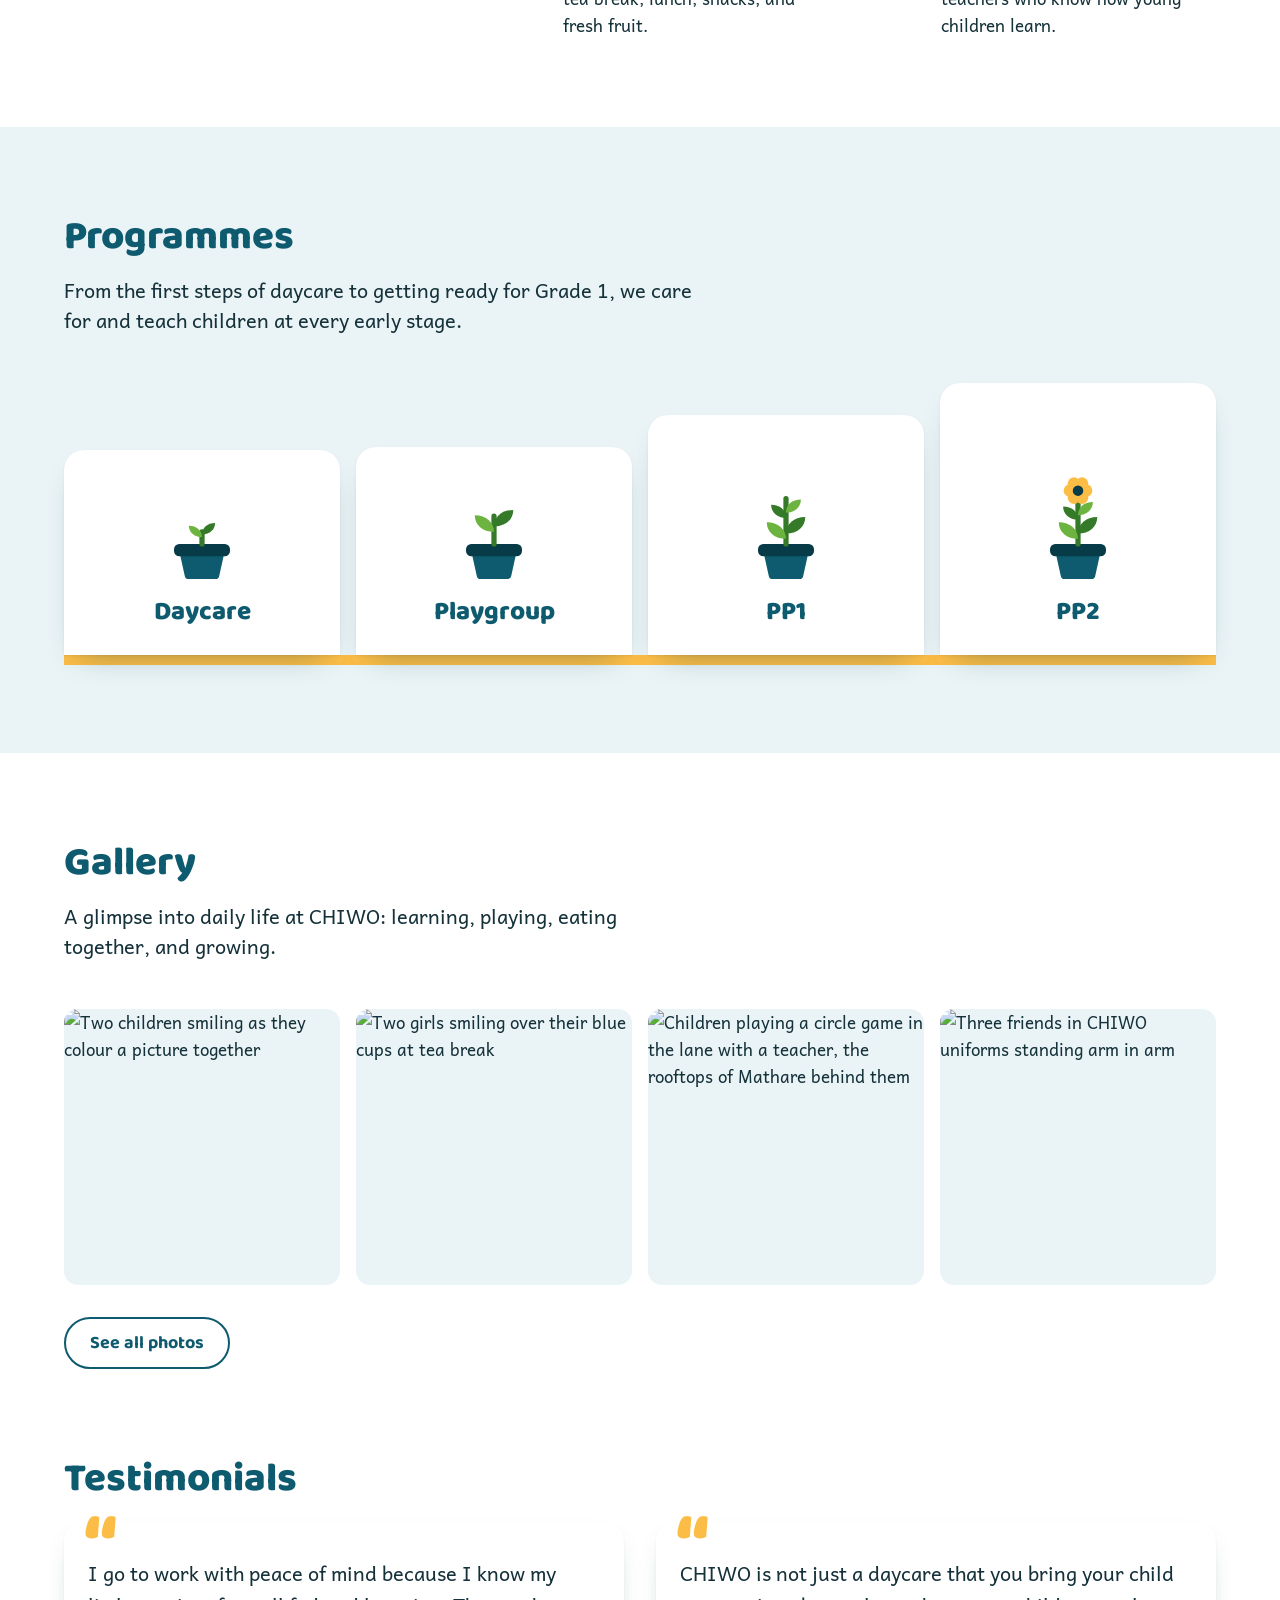
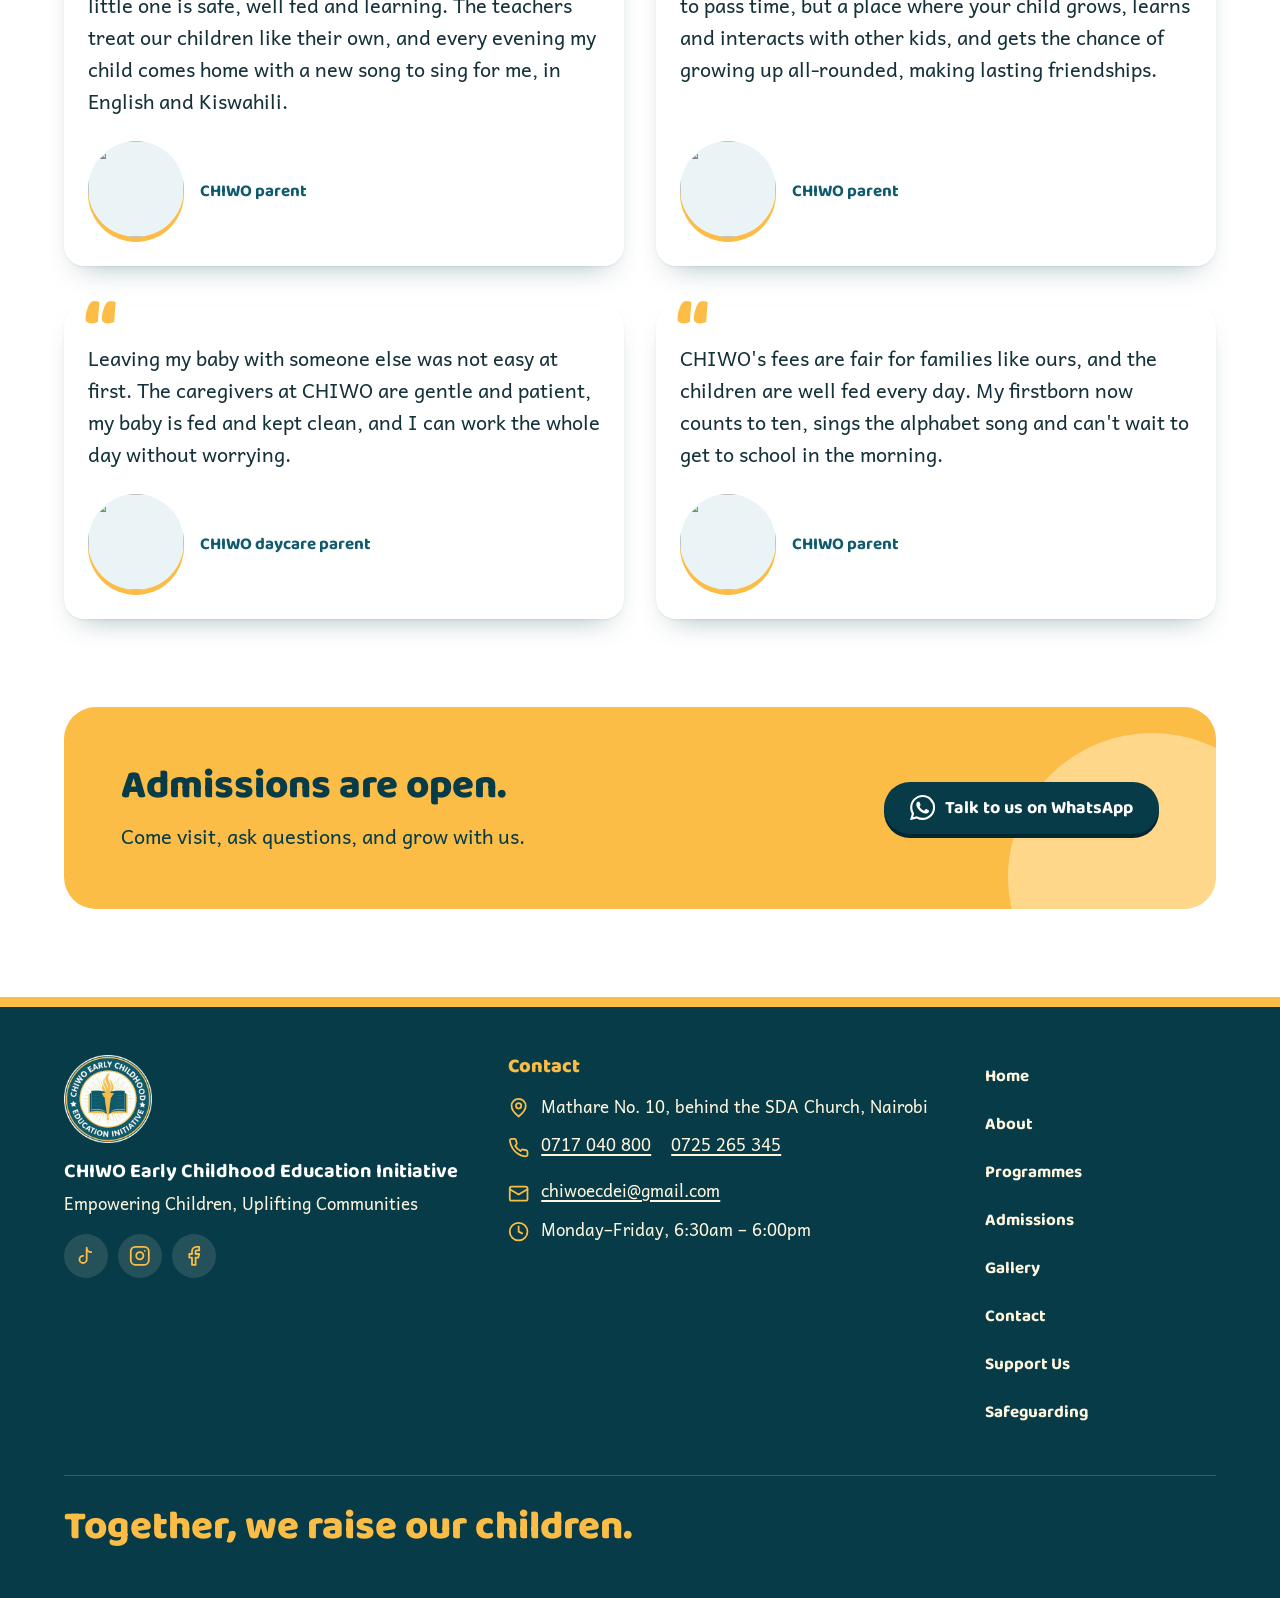
==== commit 070720fe: "Add school updates: About content, team, testimonials, Holiday Programme, Safeguarding and Support p" ====
--- a/index.html
+++ b/index.html
@@ -63,6 +63,11 @@
     "longitude": 36.860561
   },
   "hasMap": "https://maps.app.goo.gl/jLDbRua5VWnFhCwP6",
+  "sameAs": [
+    "https://www.tiktok.com/@chiwo_ecdei",
+    "https://www.instagram.com/chiwo_ecdei/",
+    "https://www.facebook.com/profile.php?id=61587175132872"
+  ],
   "openingHours": "Mo-Fr 06:30-18:00"
 }
   </script>
@@ -94,6 +99,17 @@
   <symbol id="g-2" viewBox="0 0 64 64"><use href="#g-pot"/><path d="M32 40V24" stroke="#347a28" stroke-width="3" stroke-linecap="round" fill="none"/><path fill="#6db33f" d="M32 33c-6.5 0-11-4-11-9.5 6.5 0 11 4 11 9.5Z"/><path fill="#347a28" d="M32 30c6.5 0 11-4 11-9.5-6.5 0-11 4-11 9.5Z"/></symbol>
   <symbol id="g-3" viewBox="0 0 64 64"><use href="#g-pot"/><path d="M32 40V14" stroke="#347a28" stroke-width="3" stroke-linecap="round" fill="none"/><path fill="#6db33f" d="M32 37c-6.5 0-11-4-11-9.5 6.5 0 11 4 11 9.5Z"/><path fill="#347a28" d="M32 34c6.5 0 11-4 11-9.5-6.5 0-11 4-11 9.5Z"/><path fill="#347a28" d="M32 25c-5 0-8.5-3-8.5-7.5 5 0 8.5 3 8.5 7.5Z"/><path fill="#6db33f" d="M32 22c5 0 8.5-3 8.5-7.5-5 0-8.5 3-8.5 7.5Z"/></symbol>
   <symbol id="g-4" viewBox="0 0 64 64"><use href="#g-pot"/><path d="M32 40V12" stroke="#347a28" stroke-width="3" stroke-linecap="round" fill="none"/><path fill="#6db33f" d="M32 37c-6.5 0-11-4-11-9.5 6.5 0 11 4 11 9.5Z"/><path fill="#347a28" d="M32 34c6.5 0 11-4 11-9.5-6.5 0-11 4-11 9.5Z"/><path fill="#347a28" d="M32 26c-5 0-8.5-3-8.5-7.5 5 0 8.5 3 8.5 7.5Z"/><path fill="#6db33f" d="M32 23.5c5 0 8.5-3 8.5-7.5-5 0-8.5 3-8.5 7.5Z"/><g fill="#fcbd46"><circle cx="36.6" cy="9.5" r="3.6"/><circle cx="34.3" cy="13.5" r="3.6"/><circle cx="29.7" cy="13.5" r="3.6"/><circle cx="27.4" cy="9.5" r="3.6"/><circle cx="29.7" cy="5.5" r="3.6"/><circle cx="34.3" cy="5.5" r="3.6"/></g><circle cx="32" cy="9.5" r="3" fill="#073b48"/></symbol>
+  <symbol id="i-share" viewBox="0 0 24 24"><circle cx="18" cy="5" r="3"/><circle cx="6" cy="12" r="3"/><circle cx="18" cy="19" r="3"/><path d="m8.59 13.51 6.83 3.98M15.41 6.51l-6.82 3.98"/></symbol>
+  <symbol id="i-tiktok" viewBox="0 0 24 24"><path d="M9 12a4 4 0 1 0 4 4V3a5 5 0 0 0 5 5"/></symbol>
+  <symbol id="i-instagram" viewBox="0 0 24 24"><rect x="2" y="2" width="20" height="20" rx="5"/><circle cx="12" cy="12" r="4"/><path d="M17.5 6.5h.01"/></symbol>
+  <symbol id="i-facebook" viewBox="0 0 24 24"><path d="M18 2h-3a5 5 0 0 0-5 5v3H7v4h3v8h4v-8h3l1-4h-4V7a1 1 0 0 1 1-1h3Z"/></symbol>
+  <symbol id="i-heart" viewBox="0 0 24 24"><path d="M19 14c1.49-1.46 3-3.21 3-5.5A5.5 5.5 0 0 0 16.5 3c-1.76 0-3 .5-4.5 2-1.5-1.5-2.74-2-4.5-2A5.5 5.5 0 0 0 2 8.5c0 2.3 1.5 4.05 3 5.5l7 7Z"/></symbol>
+  <symbol id="i-book" viewBox="0 0 24 24"><path d="M2 3h6a4 4 0 0 1 4 4v14a3 3 0 0 0-3-3H2Z"/><path d="M22 3h-6a4 4 0 0 0-4 4v14a3 3 0 0 1 3-3h7Z"/></symbol>
+  <symbol id="i-table" viewBox="0 0 24 24"><rect x="2" y="7" width="20" height="3" rx="1"/><path d="M5 10v10M19 10v10M5 15h14"/></symbol>
+  <symbol id="i-users" viewBox="0 0 24 24"><path d="M16 21v-2a4 4 0 0 0-4-4H6a4 4 0 0 0-4 4v2"/><circle cx="9" cy="7" r="4"/><path d="M22 21v-2a4 4 0 0 0-3-3.87M16 3.13a4 4 0 0 1 0 7.75"/></symbol>
+  <symbol id="i-link" viewBox="0 0 24 24"><path d="M10 13a5 5 0 0 0 7.54.54l3-3a5 5 0 0 0-7.07-7.07l-1.72 1.71"/><path d="M14 11a5 5 0 0 0-7.54-.54l-3 3a5 5 0 0 0 7.07 7.07l1.71-1.71"/></symbol>
+  <symbol id="i-building" viewBox="0 0 24 24"><path d="M6 22V4a2 2 0 0 1 2-2h8a2 2 0 0 1 2 2v18Z"/><path d="M6 12H4a2 2 0 0 0-2 2v6a2 2 0 0 0 2 2h2M18 9h2a2 2 0 0 1 2 2v9a2 2 0 0 1-2 2h-2M10 6h4M10 10h4M10 14h4M10 18h4"/></symbol>
+  <symbol id="g-sun" viewBox="0 0 64 64"><path d="M32 5v8M32 51v8M5 32h8M51 32h8M12.9 12.9l5.7 5.7M45.4 45.4l5.7 5.7M12.9 51.1l5.7-5.7M45.4 18.6l5.7-5.7" stroke="#fcbd46" stroke-width="4.5" stroke-linecap="round" fill="none"/><circle cx="32" cy="32" r="13" fill="#fcbd46" stroke="#cf9b39" stroke-width="2"/></symbol>
 </svg>
 
   <header class="site-header">
@@ -116,6 +132,7 @@
           <li><a class="site-nav__link" href="admissions.html">Admissions</a></li>
           <li><a class="site-nav__link" href="gallery.html">Gallery</a></li>
           <li><a class="site-nav__link" href="contact.html">Contact</a></li>
+          <li><a class="site-nav__link" href="support.html">Support Us</a></li>
         </ul>
       </nav>
     </div>
@@ -196,7 +213,7 @@
             <span class="icon-block" aria-hidden="true"><svg class="icon" aria-hidden="true" focusable="false"><use href="#i-shield"></use></svg></span>
             <div>
               <h3>Safe and child-friendly</h3>
-              <p>A clean, secure space where children can play, explore, and grow.</p>
+              <p>A clean, secure space where children can play, explore, and grow. <a href="safeguarding.html">How we keep children safe</a></p>
             </div>
           </li>
           <li class="reason">
@@ -280,7 +297,29 @@
               </blockquote>
               <figcaption class="quote__by">
                 <img class="quote__photo" src="assets/img/parent-pink-top-320.webp" srcset="assets/img/parent-pink-top-160.webp 160w, assets/img/parent-pink-top-320.webp 320w" sizes="6rem" width="320" height="320" alt="" loading="lazy" decoding="async">
+                <span>CHIWO parent</span>
+              </figcaption>
+            </figure>
+          </li>
+          <li>
+            <figure class="quote">
+              <blockquote>
+                <p>Leaving my baby with someone else was not easy at first. The caregivers at CHIWO are gentle and patient, my baby is fed and kept clean, and I can work the whole day without worrying.</p>
+              </blockquote>
+              <figcaption class="quote__by">
+                <img class="quote__photo" src="assets/img/parent-with-baby-320.webp" srcset="assets/img/parent-with-baby-160.webp 160w, assets/img/parent-with-baby-320.webp 320w" sizes="6rem" width="320" height="320" alt="" loading="lazy" decoding="async">
                 <span>CHIWO daycare parent</span>
+              </figcaption>
+            </figure>
+          </li>
+          <li>
+            <figure class="quote">
+              <blockquote>
+                <p>CHIWO's fees are fair for families like ours, and the children are well fed every day. My firstborn now counts to ten, sings the alphabet song and can't wait to get to school in the morning.</p>
+              </blockquote>
+              <figcaption class="quote__by">
+                <img class="quote__photo" src="assets/img/parent-walking-to-school-320.webp" srcset="assets/img/parent-walking-to-school-160.webp 160w, assets/img/parent-walking-to-school-320.webp 320w" sizes="6rem" width="320" height="320" alt="" loading="lazy" decoding="async">
+                <span>CHIWO parent</span>
               </figcaption>
             </figure>
           </li>
@@ -306,6 +345,11 @@
           <img class="footer__logo" src="assets/brand/logo.png" width="88" height="88" alt="" loading="lazy">
           <p class="footer__name">CHIWO Early Childhood Education Initiative</p>
           <p class="footer__motto">Empowering Children, Uplifting Communities</p>
+          <ul class="social">
+            <li><a class="social__link" href="https://www.tiktok.com/@chiwo_ecdei" target="_blank" rel="noopener"><svg class="icon" aria-hidden="true" focusable="false"><use href="#i-tiktok"></use></svg><span class="visually-hidden">CHIWO on TikTok</span></a></li>
+            <li><a class="social__link" href="https://www.instagram.com/chiwo_ecdei/" target="_blank" rel="noopener"><svg class="icon" aria-hidden="true" focusable="false"><use href="#i-instagram"></use></svg><span class="visually-hidden">CHIWO on Instagram</span></a></li>
+            <li><a class="social__link" href="https://www.facebook.com/profile.php?id=61587175132872" target="_blank" rel="noopener"><svg class="icon" aria-hidden="true" focusable="false"><use href="#i-facebook"></use></svg><span class="visually-hidden">CHIWO on Facebook</span></a></li>
+          </ul>
         </div>
         <div>
           <h2 class="footer__title">Contact</h2>
@@ -324,6 +368,8 @@
             <li><a class="footer__link" href="admissions.html">Admissions</a></li>
             <li><a class="footer__link" href="gallery.html">Gallery</a></li>
             <li><a class="footer__link" href="contact.html">Contact</a></li>
+            <li><a class="footer__link" href="support.html">Support Us</a></li>
+            <li><a class="footer__link" href="safeguarding.html">Safeguarding</a></li>
           </ul>
         </nav>
       </div>
--- a/css/styles.css
+++ b/css/styles.css
@@ -564,6 +564,12 @@
 }
 .reason h3 { margin: 0.2rem 0 0.35rem; }
 .reason p { margin: 0; }
+@media (min-width: 64em) {
+  .reasons--three { grid-template-columns: repeat(3, minmax(0, 1fr)); }
+}
+/* One-line items beside a small tick block (impact, safeguarding commitments) */
+.reasons--ticks { gap: 1.25rem 2rem; }
+.reasons--ticks .reason { align-items: center; }
 
 .growth {
   display: grid;
@@ -730,6 +736,7 @@
 }
 .page-header h1 { max-width: 20ch; }
 .page-header .lead { max-width: 60ch; margin-bottom: 0; }
+.page-header .lead:not(:last-child) { margin-bottom: 1em; }
 
 .statement {
   max-width: 38ch;
@@ -787,6 +794,31 @@
     repeating-linear-gradient(to bottom, transparent 0 calc(var(--rule) - 1px), var(--teal-100) calc(var(--rule) - 1px) var(--rule)); }
 }
 
+/* Our team: photo beside the name on phones, three portraits in a row on wider screens */
+.team { display: grid; gap: 1.5rem; margin: 0; padding: 0; list-style: none; }
+.member {
+  display: grid;
+  grid-template-columns: 7rem minmax(0, 1fr);
+  gap: 1.25rem;
+  align-items: center;
+}
+.member__photo {
+  width: 100%;
+  aspect-ratio: 4 / 5;
+  object-fit: cover;
+  border-radius: var(--radius);
+  background: var(--teal-50);
+  box-shadow: 0 6px 0 var(--gold);
+}
+.member h3 { margin: 0 0 0.2rem; }
+.member__role { margin: 0 0 0.2rem; color: var(--green); font-weight: 700; }
+.member__meta { margin: 0; color: var(--ink-soft); }
+@media (min-width: 48em) {
+  .team { grid-template-columns: repeat(3, minmax(0, 1fr)); gap: 2rem; }
+  .member { grid-template-columns: minmax(0, 1fr); align-items: start; }
+  .member__photo { margin-bottom: 0.5rem; }
+}
+
 /* Programmes */
 .jump {
   display: flex;
@@ -838,6 +870,19 @@
 }
 .programme__icon { width: 3.75rem; height: 3.75rem; }
 .programme h2 { margin-bottom: 0.2em; }
+.programme__body--plain { padding-top: 1.5rem; }
+
+/* The Holiday Programme runs across both columns: photo beside the text */
+@media (min-width: 48em) {
+  .programme--wide {
+    grid-column: 1 / -1;
+    display: grid;
+    grid-template-columns: minmax(0, 1fr) minmax(0, 1fr);
+  }
+  .programme--wide .programme__photo { height: 100%; aspect-ratio: auto; }
+  .programme--wide .programme__body { align-self: center; padding: 2rem 2.5rem; }
+  .programme--wide .programme__badge { margin-top: 0; }
+}
 
 .age {
   display: inline-block;
@@ -946,6 +991,7 @@
 }
 .card h2 { font-size: var(--step-2); margin-bottom: 0.75rem; }
 .card > .icon-block { margin-bottom: 1.25rem; }
+.card--narrow { max-width: 46rem; }
 
 .fees {
   width: 100%;
@@ -1168,6 +1214,15 @@
   align-items: center;
   min-height: 2.75rem;
   font-size: var(--step-1);
+  font-weight: 700;
+}
+
+.follow { display: flex; flex-wrap: wrap; gap: 0 1.25rem; margin: 0; padding: 0; list-style: none; }
+.follow a {
+  display: inline-flex;
+  align-items: center;
+  gap: 0.45rem;
+  min-height: 2.75rem;
   font-weight: 700;
 }
 
@@ -1296,6 +1351,19 @@
   line-height: 1.25;
 }
 .footer__motto { color: var(--cream); }
+
+.social { display: flex; gap: 0.625rem; margin: 0; padding: 0; list-style: none; }
+.social__link {
+  display: grid;
+  place-items: center;
+  width: 2.75rem;
+  height: 2.75rem;
+  border-radius: 50%;
+  background: rgb(255 246 222 / 0.12);
+  color: var(--gold);
+}
+.social__link:hover { background: var(--gold); color: var(--teal-deep); }
+.social__link .icon { width: 1.35rem; height: 1.35rem; }
 .footer__title { margin-bottom: 1rem; font-size: var(--step-1); }
 
 .footer__contact { display: grid; gap: 0.75rem; margin: 0; padding: 0; list-style: none; }
